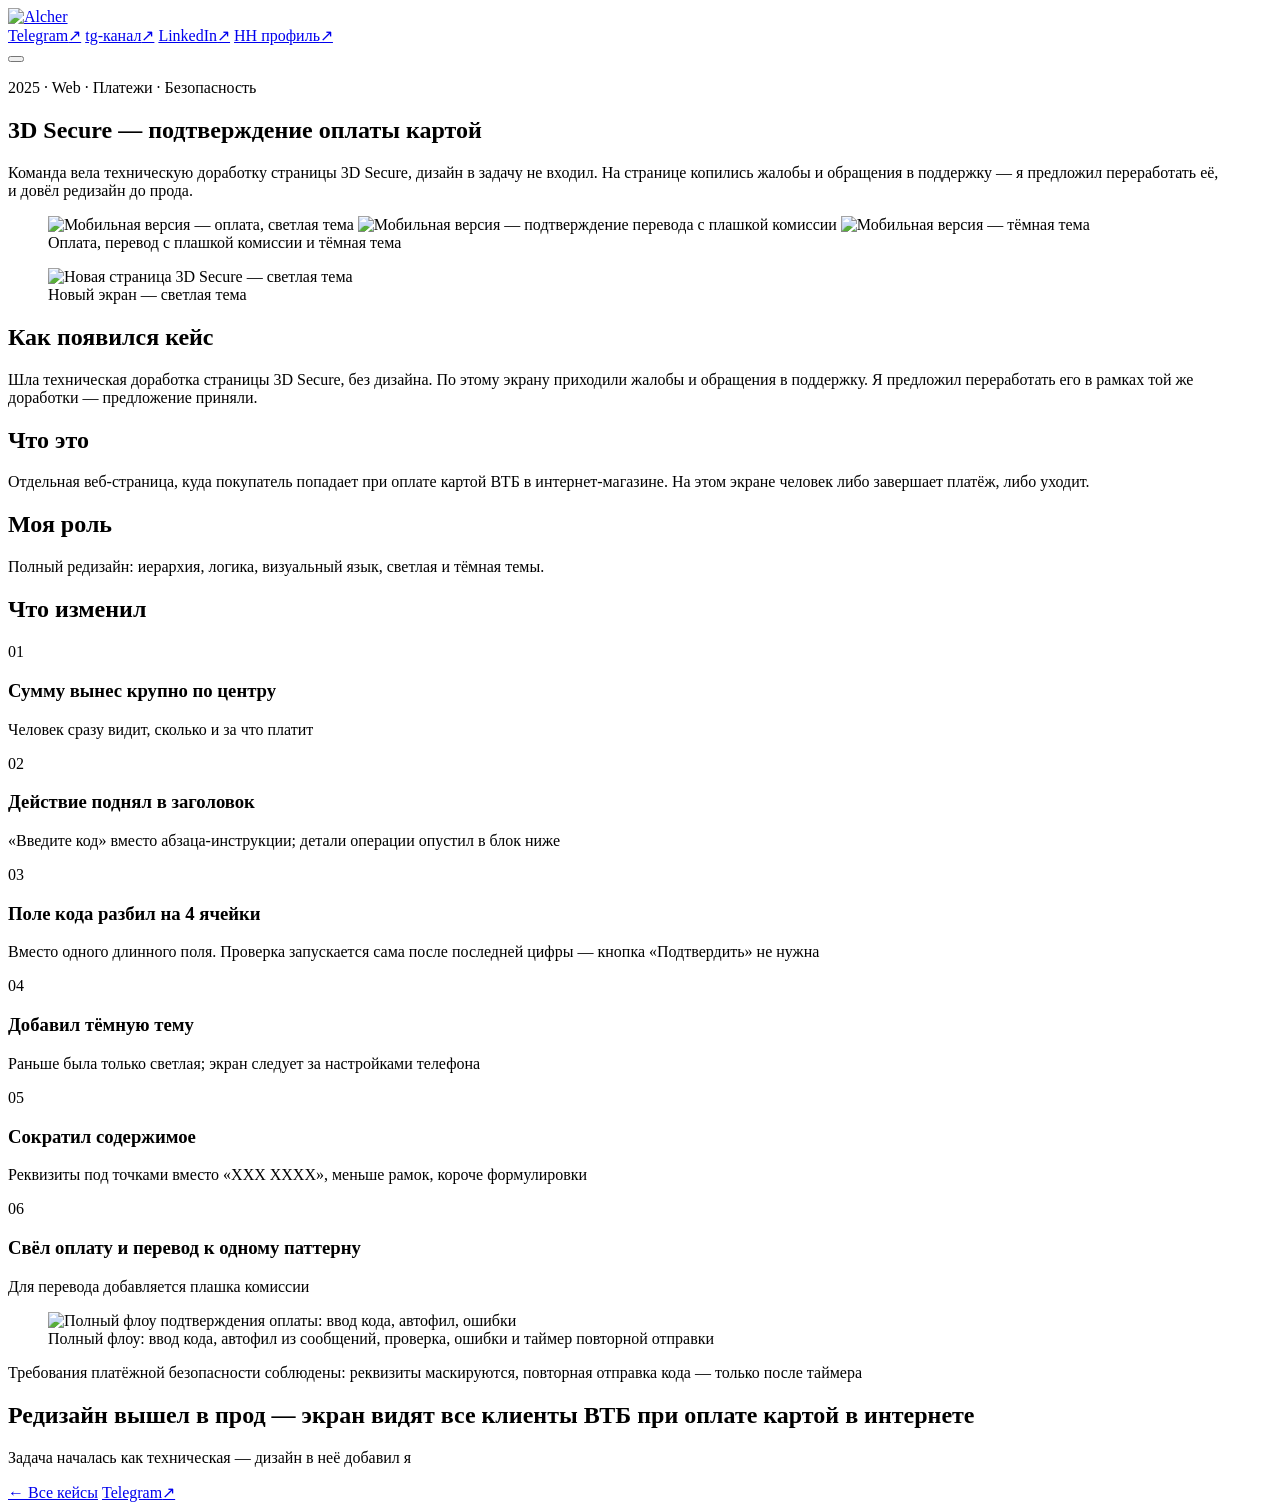
==== case-3dsecure.html @ 3d6c2dcf "Add files via upload" ====
<!DOCTYPE html>
<html lang="ru">
<head>
  <meta charset="UTF-8" />
  <meta name="viewport" content="width=device-width, initial-scale=1.0" />
  <title>3D Secure — подтверждение оплаты картой · Alcher</title>
  <meta name="description" content="Кейс: редизайн страницы 3D Secure для ВТБ" />
  <link rel="preconnect" href="https://fonts.googleapis.com" />
  <link rel="preconnect" href="https://fonts.gstatic.com" crossorigin />
  <link href="https://fonts.googleapis.com/css2?family=JetBrains+Mono:wght@700&family=Manrope:wght@400;500;700;800&display=swap" rel="stylesheet" />
  <link rel="stylesheet" href="css/styles.css" />
  <link rel="stylesheet" href="css/case.css" />
  <link rel="icon" href="favicon.ico" sizes="any" />
  <link rel="icon" type="image/png" sizes="32x32" href="img/favicon-32.png" />
  <link rel="apple-touch-icon" href="img/apple-touch-icon.png" />
</head>
<body>
  <!-- Vertical grid lines -->
  <div class="grid grid--static" aria-hidden="true">
    <span class="grid__line grid__line--left"></span>
    <span class="grid__line grid__line--right"></span>
  </div>

  <!-- Header -->
  <header class="header header--static" data-screen-label="Case header">
    <a class="logo" href="index.html" aria-label="Alcher — на главную"><img src="img/logo.svg" alt="Alcher" /></a>
    <nav class="nav" id="siteNav">
      <a class="nav__link" href="https://t.me/alcher_13" target="_blank" rel="noopener">Telegram<span class="nav__arrow">↗</span></a>
      <a class="nav__link" href="https://t.me/uxrefs" target="_blank" rel="noopener">tg-канал<span class="nav__arrow">↗</span></a>
      <a class="nav__link" href="https://www.linkedin.com/in/alex-cherkashin-13264a322/?lipi=urn%3Ali%3Apage%3Ad_flagship3_profile_view_base_contact_details%3B8n7CG3OTSFaOwglChkOGoA%3D%3D" target="_blank" rel="noopener">LinkedIn<span class="nav__arrow">↗</span></a>
      <a class="nav__link" href="https://hh.ru/resume/7c943d1eff08f6c3e50039ed1f474d46557036" target="_blank" rel="noopener">НН профиль<span class="nav__arrow">↗</span></a>
    </nav>
    <button class="burger" id="burgerBtn" type="button" aria-label="Меню" aria-expanded="false" aria-controls="siteNav">
      <span></span>
      <span></span>
      <span></span>
    </button>
  </header>
  <span class="header__rule" aria-hidden="true" style="opacity: 1;"></span>

  <!-- Hero -->
  <section class="chero" data-screen-label="Case hero">
    <p class="chero__meta rv">2025 · Web · Платежи · Безопасность</p>
    <h1 class="chero__title rv">3D Secure&nbsp;— подтверждение оплаты картой</h1>
    <p class="chero__lead rv">Команда вела техническую доработку страницы 3D Secure, дизайн в&nbsp;задачу не&nbsp;входил. На&nbsp;странице копились жалобы и&nbsp;обращения в&nbsp;поддержку&nbsp;— я&nbsp;предложил переработать её, и&nbsp;довёл редизайн до&nbsp;прода.</p>
  </section>

  <!-- Mobile screens: payment, transfer, dark theme -->
  <figure class="band rv" data-screen-label="Mobile screens">
    <div class="band__pair">
      <img src="img/case3ds-mobile-light.png" alt="Мобильная версия — оплата, светлая тема" />
      <img src="img/case3ds-mobile-transfer.png" alt="Мобильная версия — подтверждение перевода с плашкой комиссии" />
      <img src="img/case3ds-mobile-dark.png" alt="Мобильная версия — тёмная тема" />
    </div>
    <figcaption class="band__caption">Оплата, перевод с&nbsp;плашкой комиссии и&nbsp;тёмная тема</figcaption>
  </figure>

  <!-- New screen: light theme -->
  <figure class="band rv" data-screen-label="Light theme">
    <img src="img/case3ds-desktop-light.png" alt="Новая страница 3D Secure — светлая тема" />
    <figcaption class="band__caption">Новый экран&nbsp;— светлая тема</figcaption>
  </figure>

  <!-- Story -->
  <section class="story" data-screen-label="Story">
    <div class="story__row rv">
      <h2 class="story__h">Как появился кейс</h2>
      <p class="story__p">Шла техническая доработка страницы 3D Secure, без&nbsp;дизайна. По&nbsp;этому экрану приходили жалобы и&nbsp;обращения в&nbsp;поддержку. Я&nbsp;предложил переработать его в&nbsp;рамках той&nbsp;же доработки&nbsp;— предложение приняли.</p>
    </div>
    <div class="story__row rv">
      <h2 class="story__h">Что это</h2>
      <p class="story__p">Отдельная веб-страница, куда покупатель попадает при&nbsp;оплате картой ВТБ в&nbsp;интернет-магазине. На&nbsp;этом экране человек либо завершает платёж, либо уходит.</p>
    </div>
    <div class="story__row rv">
      <h2 class="story__h">Моя роль</h2>
      <p class="story__p">Полный редизайн: иерархия, логика, визуальный язык, светлая и&nbsp;тёмная темы.</p>
    </div>
  </section>

  <!-- Changes -->
  <section class="changes" data-screen-label="Changes">
    <h2 class="changes__title rv">Что изменил</h2>
    <div class="chg rv">
      <span class="chg__num">01</span>
      <h3 class="chg__h">Сумму вынес крупно по&nbsp;центру</h3>
      <p class="chg__p">Человек сразу видит, сколько и&nbsp;за&nbsp;что платит</p>
    </div>
    <div class="chg rv">
      <span class="chg__num">02</span>
      <h3 class="chg__h">Действие поднял в&nbsp;заголовок</h3>
      <p class="chg__p">«Введите код» вместо абзаца-инструкции; детали операции опустил в&nbsp;блок ниже</p>
    </div>
    <div class="chg rv">
      <span class="chg__num">03</span>
      <h3 class="chg__h">Поле кода разбил на&nbsp;4 ячейки</h3>
      <p class="chg__p">Вместо одного длинного поля. Проверка запускается сама после последней цифры&nbsp;— кнопка «Подтвердить» не&nbsp;нужна</p>
    </div>
    <div class="chg rv">
      <span class="chg__num">04</span>
      <h3 class="chg__h">Добавил тёмную тему</h3>
      <p class="chg__p">Раньше была только светлая; экран следует за&nbsp;настройками телефона</p>
    </div>
    <div class="chg rv">
      <span class="chg__num">05</span>
      <h3 class="chg__h">Сократил содержимое</h3>
      <p class="chg__p">Реквизиты под&nbsp;точками вместо «XXX XXXX», меньше рамок, короче формулировки</p>
    </div>
    <div class="chg rv">
      <span class="chg__num">06</span>
      <h3 class="chg__h">Свёл оплату и&nbsp;перевод к&nbsp;одному паттерну</h3>
      <p class="chg__p">Для&nbsp;перевода добавляется плашка комиссии</p>
    </div>
  </section>

  <!-- Flow -->
  <figure class="band band--flow rv" data-screen-label="Flow">
    <img src="img/case3ds-flow.png" alt="Полный флоу подтверждения оплаты: ввод кода, автофил, ошибки" />
    <figcaption class="band__caption">Полный флоу: ввод кода, автофил из&nbsp;сообщений, проверка, ошибки и&nbsp;таймер повторной отправки</figcaption>
  </figure>

  <!-- Result -->
  <section class="cresult" data-screen-label="Result">
    <p class="cresult__note rv">Требования платёжной безопасности соблюдены: реквизиты маскируются, повторная отправка кода&nbsp;— только после таймера</p>
    <h2 class="cresult__big rv">Редизайн вышел в&nbsp;прод&nbsp;— экран видят все клиенты ВТБ при&nbsp;оплате картой в&nbsp;интернете</h2>
    <p class="cresult__sub rv">Задача началась как техническая&nbsp;— дизайн в&nbsp;неё добавил&nbsp;я</p>
  </section>

  <!-- Footer -->
  <footer class="cfooter" data-screen-label="Case footer">
    <a class="cfooter__link cfooter__back" href="index.html">← Все кейсы</a>
    <a class="cfooter__link" href="https://t.me/alcher_13" target="_blank" rel="noopener">Telegram<span class="nav__arrow">↗</span></a>
  </footer>

  <script>
    (function () {
      var reduce = window.matchMedia('(prefers-reduced-motion: reduce)').matches;

      // ----- Reveal on scroll -----
      var rvEls = Array.prototype.slice.call(document.querySelectorAll('.rv'));
      function checkReveals() {
        var vh = window.innerHeight;
        rvEls.forEach(function (el) {
          if (el.classList.contains('rv--in')) return;
          if (el.getBoundingClientRect().top < vh * 0.88) {
            el.classList.add('rv--in');
          }
        });
      }
      window.addEventListener('scroll', checkReveals, { passive: true });
      window.addEventListener('resize', checkReveals);
      window.addEventListener('load', checkReveals);
      checkReveals();

      // ----- Smooth inertial scrolling (mouse wheel) -----
      (function () {
        var finePointer = window.matchMedia('(pointer: fine)').matches;
        if (reduce || !finePointer) return;

        var target = window.scrollY;
        var current = window.scrollY;
        var rafId = null;
        var EASE = 0.075;

        function maxScroll() {
          return document.documentElement.scrollHeight - window.innerHeight;
        }

        function glide() {
          current += (target - current) * EASE;
          if (Math.abs(target - current) < 0.5) {
            current = target;
            window.scrollTo(0, Math.round(current));
            rafId = null;
            return;
          }
          window.scrollTo(0, Math.round(current));
          rafId = requestAnimationFrame(glide);
        }

        window.addEventListener('wheel', function (e) {
          if (e.ctrlKey) return;
          e.preventDefault();
          var delta = e.deltaY;
          if (e.deltaMode === 1) delta *= 16;
          if (e.deltaMode === 2) delta *= window.innerHeight;
          target = Math.min(Math.max(target + delta, 0), maxScroll());
          if (rafId === null) {
            current = window.scrollY;
            rafId = requestAnimationFrame(glide);
          }
        }, { passive: false });

        window.addEventListener('scroll', function () {
          if (rafId === null) {
            target = window.scrollY;
            current = window.scrollY;
          }
        }, { passive: true });
      })();

      // ----- Burger menu (mobile) -----
      var burgerBtn = document.getElementById('burgerBtn');
      var headerEl = document.querySelector('.header');
      if (burgerBtn && headerEl) {
        burgerBtn.addEventListener('click', function (e) {
          e.stopPropagation();
          var open = headerEl.classList.toggle('menu-open');
          burgerBtn.setAttribute('aria-expanded', open ? 'true' : 'false');
        });
        Array.prototype.forEach.call(document.querySelectorAll('.nav__link'), function (link) {
          link.addEventListener('click', function () {
            headerEl.classList.remove('menu-open');
            burgerBtn.setAttribute('aria-expanded', 'false');
          });
        });
        document.addEventListener('click', function (e) {
          if (headerEl.classList.contains('menu-open') && !headerEl.contains(e.target)) {
            headerEl.classList.remove('menu-open');
            burgerBtn.setAttribute('aria-expanded', 'false');
          }
        });
      }
    })();
  </script>
  <script src="js/lightbox.js"></script>
</body>
</html>
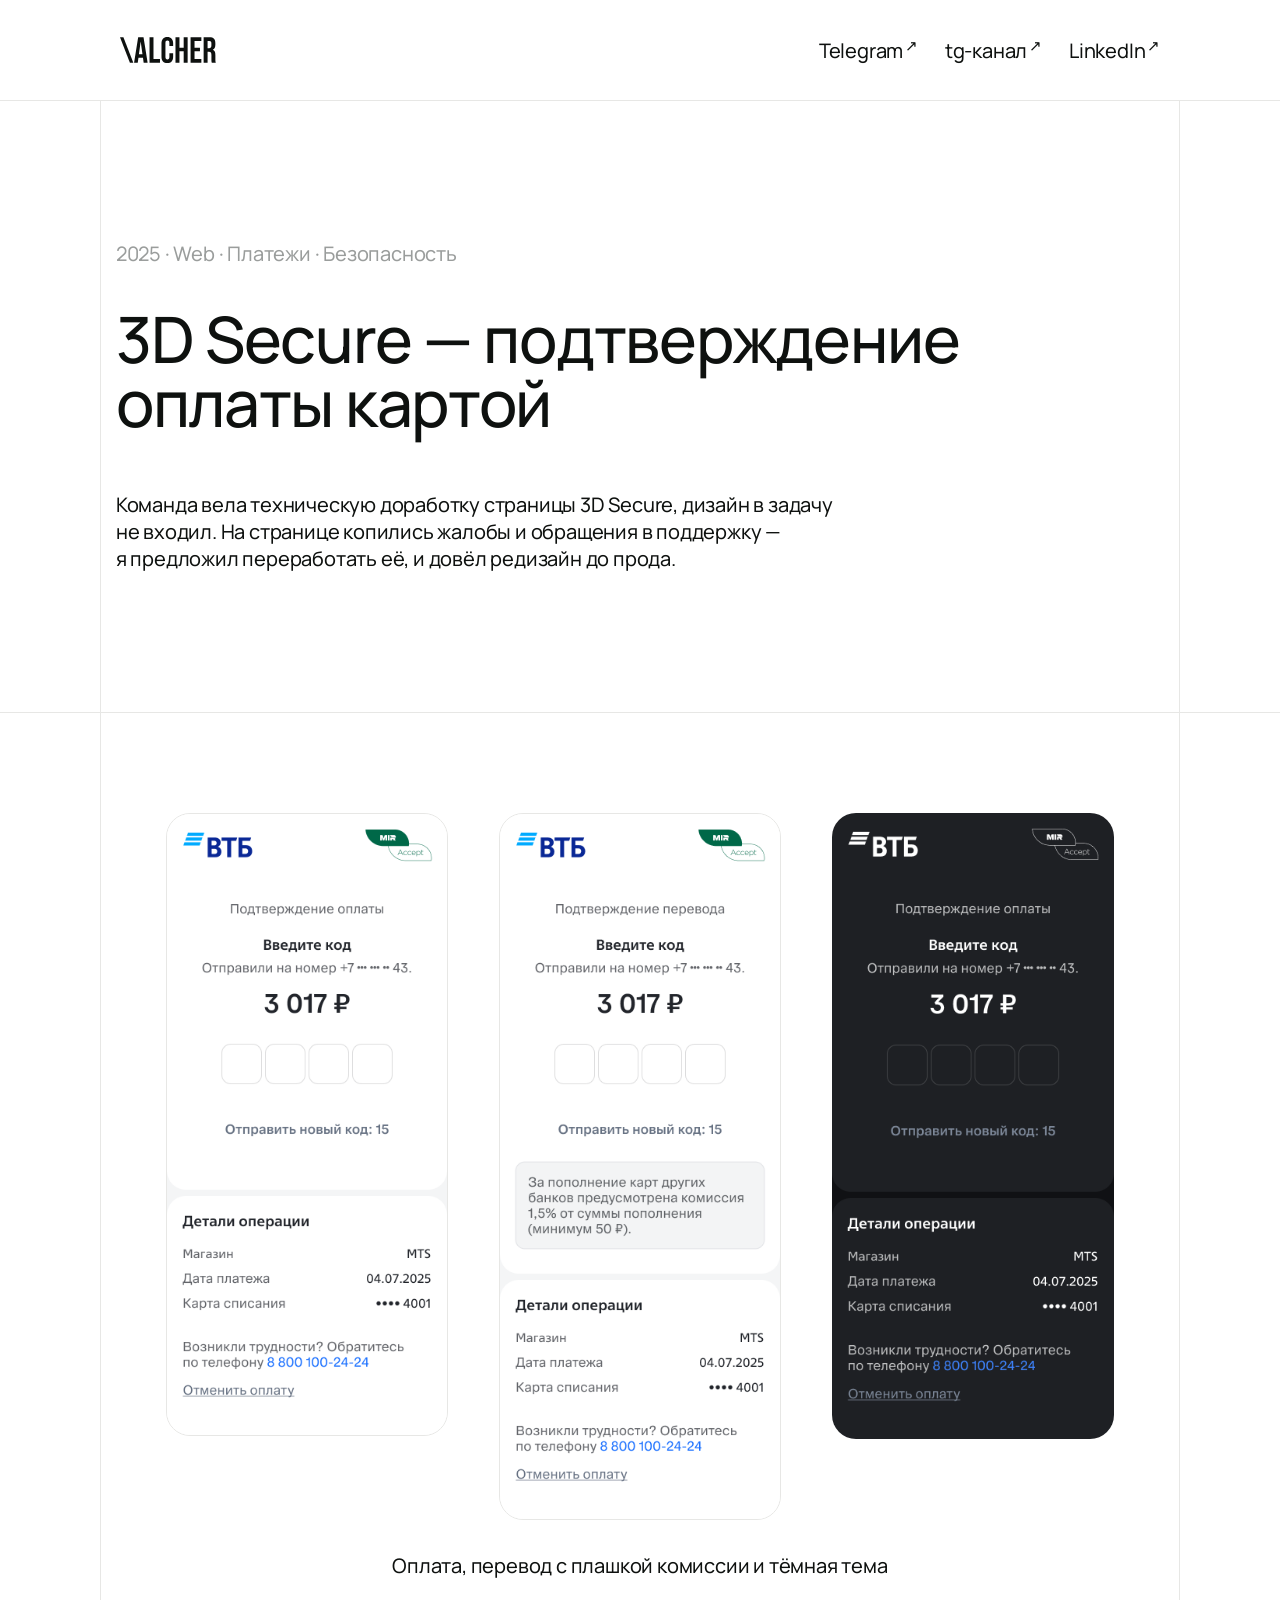
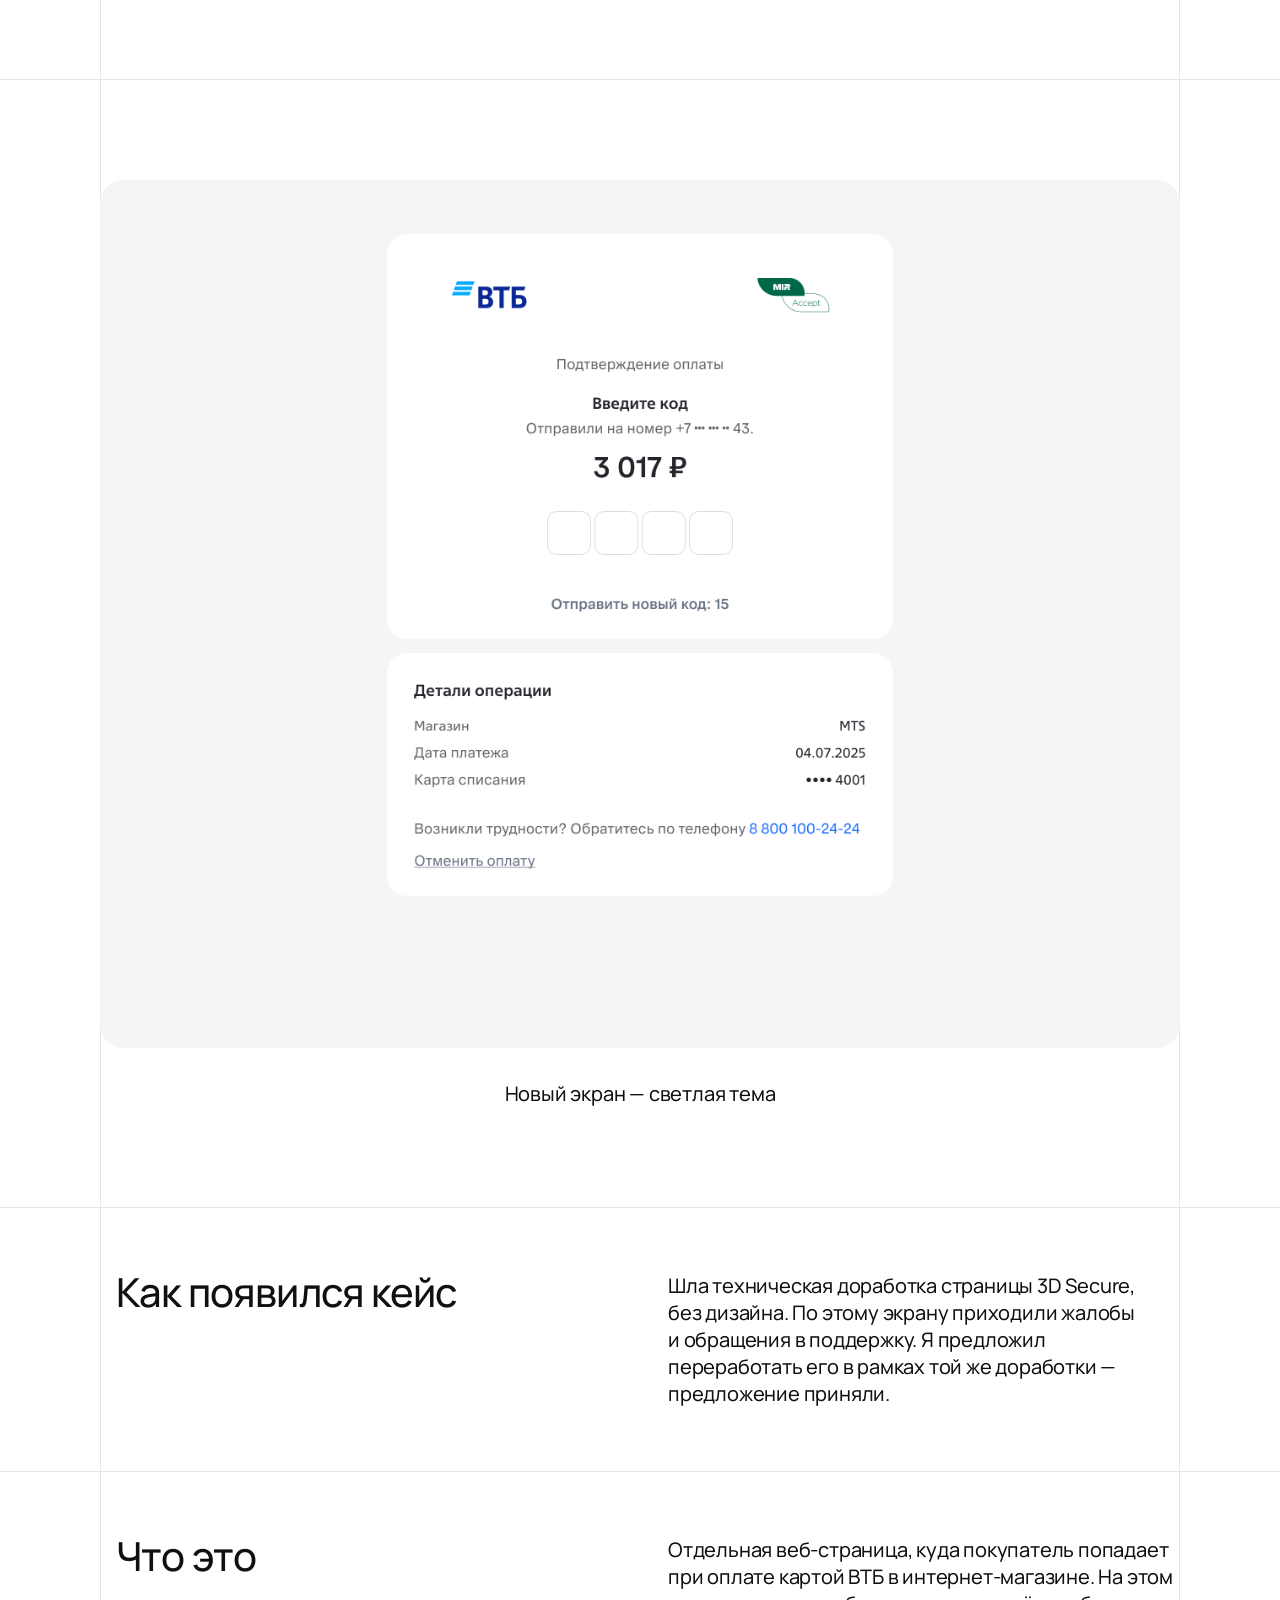
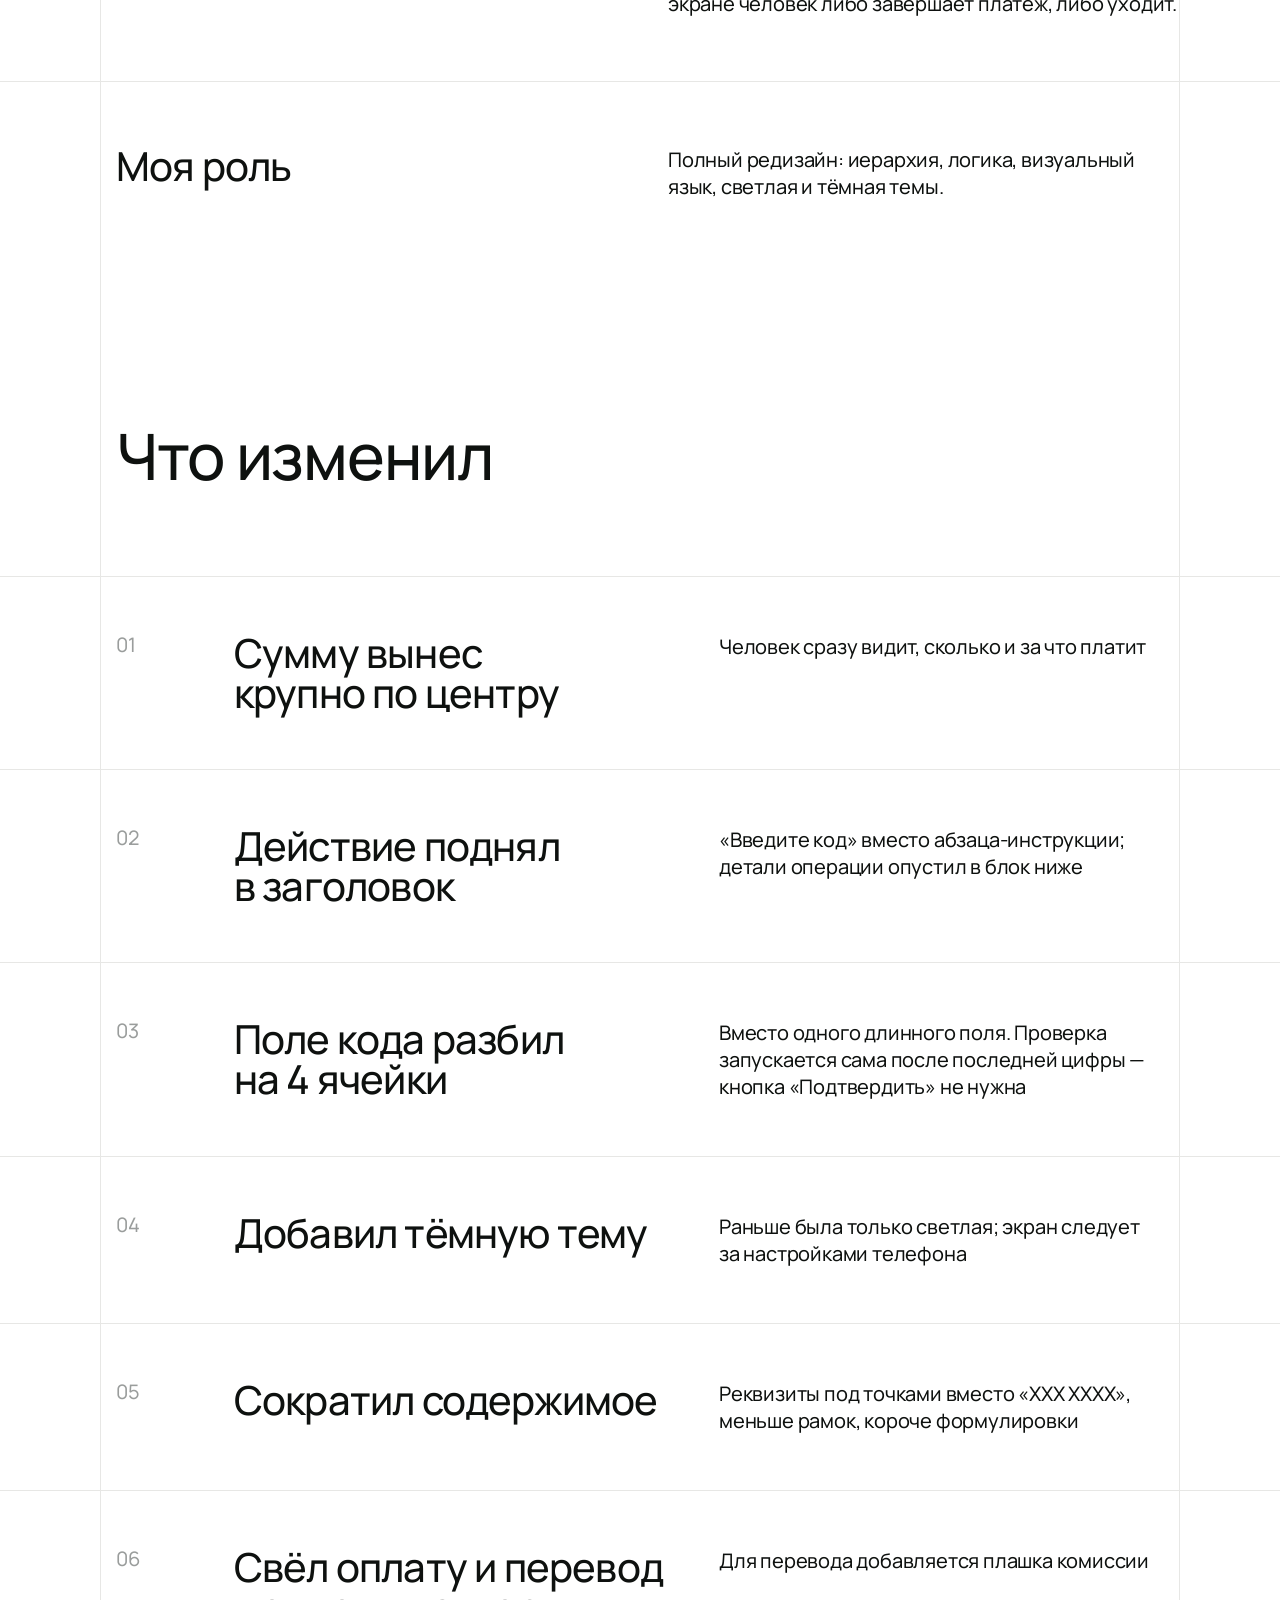
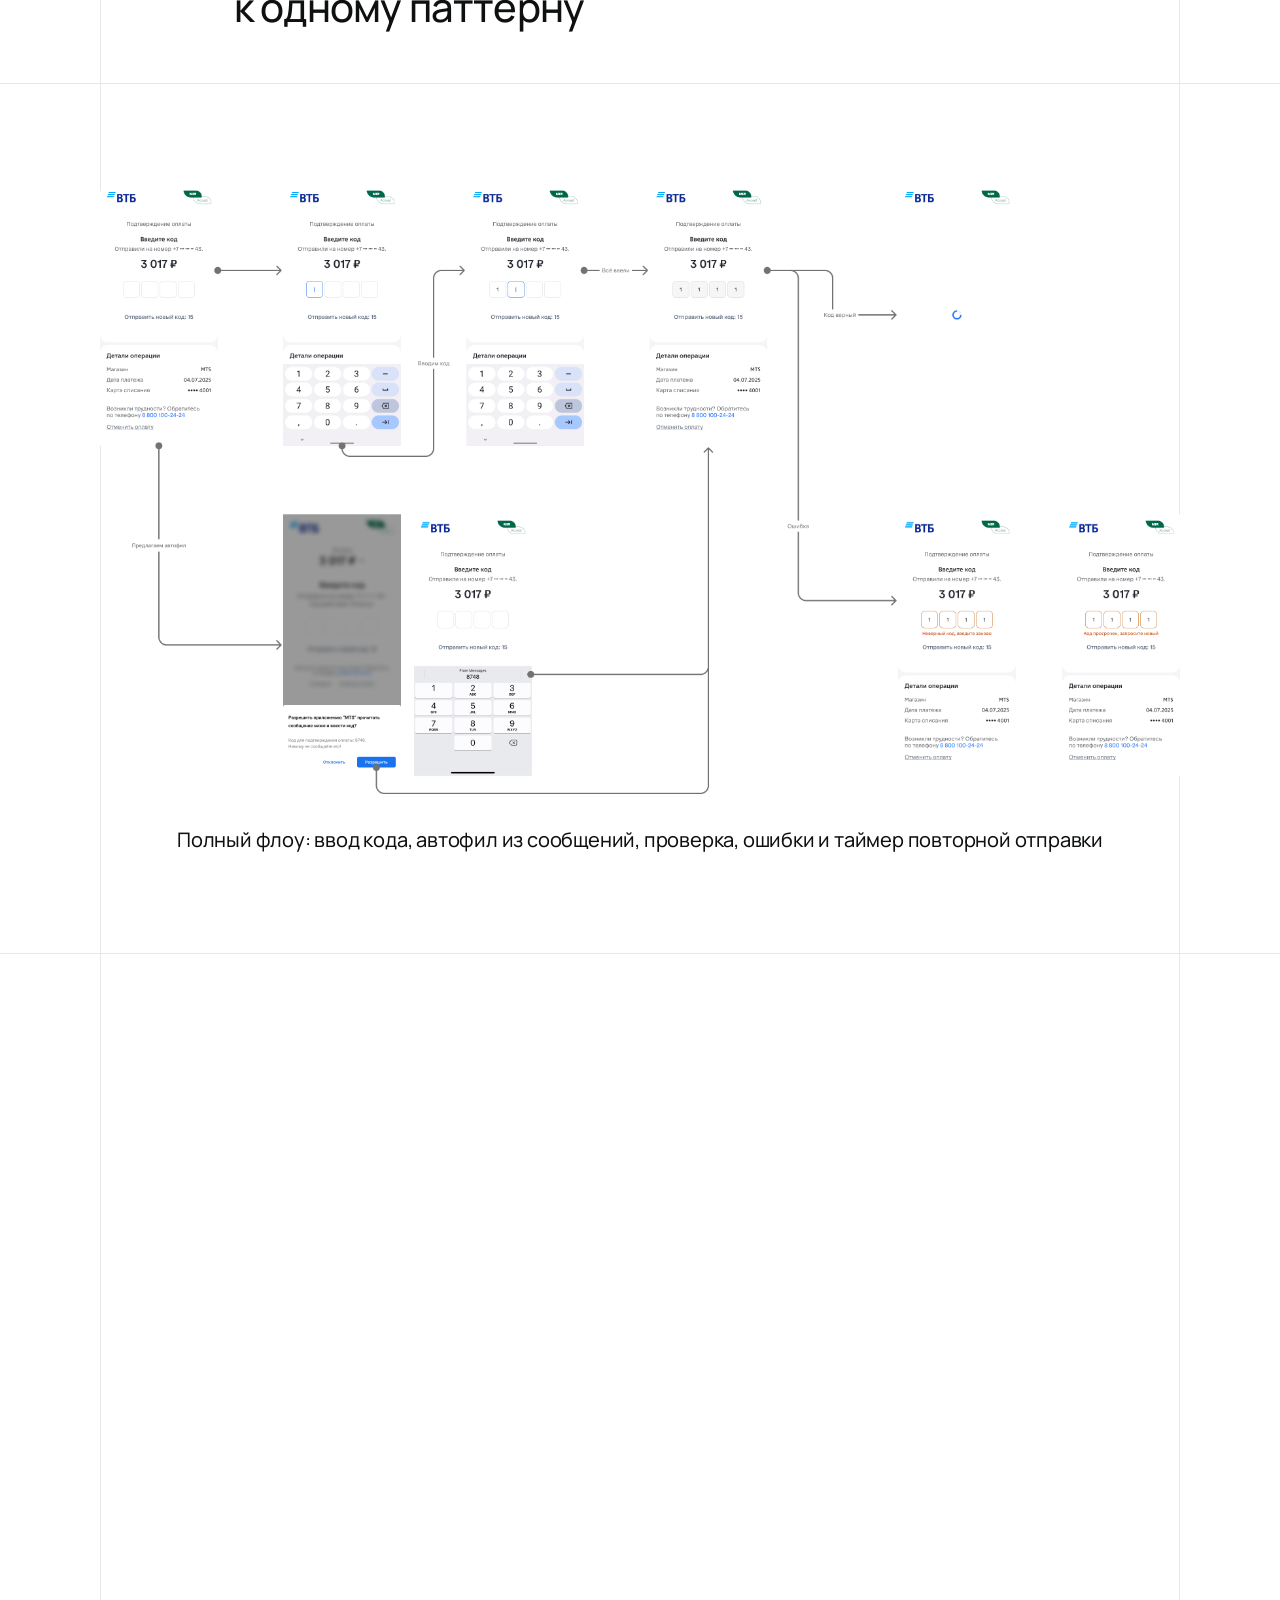
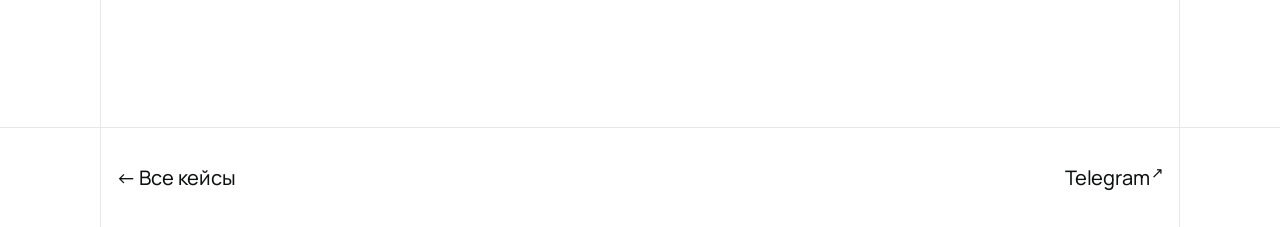
==== commit 24fa90d8: "Remove hh.ru profile link from site navigation Co-Authored-By: Claude Opus 4.8 <noreply@anthropic.co" ====
--- a/case-3dsecure.html
+++ b/case-3dsecure.html
@@ -28,7 +28,6 @@
       <a class="nav__link" href="https://t.me/alcher_13" target="_blank" rel="noopener">Telegram<span class="nav__arrow">↗</span></a>
       <a class="nav__link" href="https://t.me/uxrefs" target="_blank" rel="noopener">tg-канал<span class="nav__arrow">↗</span></a>
       <a class="nav__link" href="https://www.linkedin.com/in/alex-cherkashin-13264a322/?lipi=urn%3Ali%3Apage%3Ad_flagship3_profile_view_base_contact_details%3B8n7CG3OTSFaOwglChkOGoA%3D%3D" target="_blank" rel="noopener">LinkedIn<span class="nav__arrow">↗</span></a>
-      <a class="nav__link" href="https://hh.ru/resume/7c943d1eff08f6c3e50039ed1f474d46557036" target="_blank" rel="noopener">НН профиль<span class="nav__arrow">↗</span></a>
     </nav>
     <button class="burger" id="burgerBtn" type="button" aria-label="Меню" aria-expanded="false" aria-controls="siteNav">
       <span></span>
--- a/css/styles.css
+++ b/css/styles.css
@@ -0,0 +1,1076 @@
+/* ----- Reset ----- */
+*,
+*::before,
+*::after {
+  margin: 0;
+  padding: 0;
+  box-sizing: border-box;
+}
+
+html {
+  height: 100%;
+}
+
+body {
+  min-height: 100%;
+}
+
+:root {
+  /* Side margin: 150px on a 1920 screen, shrinks proportionally, never below 32px */
+  --pad: clamp(32px, 7.8vw, 150px);
+  /* Header height — the horizontal rule and grid lines hang from it */
+  --header-h: 100px;
+}
+
+body {
+  font-family: "Manrope", -apple-system, BlinkMacSystemFont, "Segoe UI", sans-serif;
+  background-color: #ffffff;
+  color: #0E110F;
+  position: relative;
+  -webkit-font-smoothing: antialiased;
+  text-rendering: optimizeLegibility;
+}
+
+a {
+  color: inherit;
+  text-decoration: none;
+}
+
+/* ----- Loading screen ----- */
+.loader {
+  position: fixed;
+  inset: 0;
+  z-index: 1000;
+  background-color: #ffffff;
+  display: flex;
+  flex-direction: column;
+  align-items: center;
+  justify-content: center;
+  gap: 6px;
+}
+
+.loader__text {
+  color: #0E110F;
+  font-family: "TT Firs Neue Variable", "Manrope", sans-serif;
+  font-weight: 450;
+  font-style: normal;
+  font-size: 32px;
+  line-height: normal;
+}
+
+.loader__pct {
+  color: #0E110F;
+  text-align: center;
+  font-family: "JetBrains Mono", monospace;
+  font-weight: 700;
+  font-style: normal;
+  font-size: min(150px, 20vw, 24vh);
+  line-height: 0.8667;       /* = 130/150 */
+  letter-spacing: -0.02em;   /* = -3px at 150px */
+}
+
+/* ----- Hero block: full screen ----- */
+.hero {
+  position: relative;
+  min-height: 100vh;
+  min-height: 100dvh;
+  overflow: hidden;
+  display: flex;
+  align-items: center;
+  justify-content: center;
+}
+
+/* ----- Stage: headline + photo, centered as one unit ----- */
+.stage {
+  position: relative;
+  display: inline-block;
+  z-index: 2;
+}
+
+/* ----- Headline ----- */
+/* 150px on desktop (>=1280w & tall enough); scales down by width AND height
+   so it never collides with the bio on smaller viewports. */
+.hero__title {
+  font-weight: 700;
+  font-style: normal;
+  font-size: min(150px, 11.72vw, 22vh);
+  line-height: 0.8667;        /* = 130/150 */
+  letter-spacing: -0.02em;    /* = -3px at 150px */
+  text-align: center;
+  opacity: 0;                 /* animated in by JS when the loader finishes */
+  will-change: opacity, transform;
+}
+
+/* ----- Grid lines ----- */
+.grid {
+  position: absolute;
+  top: 0;
+  left: 0;
+  right: 0;
+  bottom: 0;
+  z-index: 1;
+  pointer-events: none;
+}
+
+.grid__line {
+  position: absolute;
+  top: var(--header-h);
+  bottom: 0;
+  width: 1px;
+  background-color: #E7E7E5;
+  transform: scaleY(0);
+  transform-origin: top center;
+}
+
+.grid__line--left {
+  left: var(--pad);
+}
+
+.grid__line--center {
+  left: 50%;
+}
+
+.grid__line--center2 {
+  left: 50%;
+}
+
+.grid__line--right {
+  right: var(--pad);
+}
+
+/* ----- Header ----- */
+.header {
+  position: absolute;
+  top: 0;
+  left: 0;
+  right: 0;
+  z-index: 3;
+  height: var(--header-h);
+  display: flex;
+  align-items: center;
+  justify-content: space-between;
+  gap: 24px;
+  padding: 0 calc(var(--pad) + 20px);
+}
+
+.logo {
+  display: inline-flex;
+  align-items: center;
+}
+
+.logo img {
+  display: block;
+  height: 26px;
+  width: auto;
+}
+
+.nav {
+  display: flex;
+  align-items: center;
+  gap: clamp(20px, 2.1vw, 40px);
+}
+
+.nav__link {
+  font-family: "TT Firs Neue Variable", "Manrope", sans-serif;
+  font-weight: 450;
+  font-style: normal;
+  font-size: 20px;
+  line-height: normal;
+  letter-spacing: -0.2px;
+  white-space: nowrap;
+  display: inline-flex;
+  align-items: flex-start;
+  gap: 2px;
+  transition: opacity 0.2s ease;
+}
+
+.nav__link:hover .nav__arrow {
+  transform: translate(4px, -4px);
+}
+
+.nav__arrow {
+  font-size: 15px;
+  line-height: 1;
+  font-weight: 500;
+  position: relative;
+  top: 1px;
+  transition: transform 0.2s ease;
+}
+
+/* ----- Burger button (hidden on desktop) ----- */
+.burger {
+  display: none;
+  flex-direction: column;
+  justify-content: center;
+  align-items: center;
+  gap: 5px;
+  width: 44px;
+  height: 44px;
+  padding: 0;
+  border: none;
+  background: transparent;
+  cursor: pointer;
+}
+
+.burger span {
+  display: block;
+  width: 22px;
+  height: 2px;
+  background-color: #0E110F;
+  transition: transform 0.25s ease, opacity 0.2s ease;
+}
+
+.header.menu-open .burger span:nth-child(1) {
+  transform: translateY(7px) rotate(45deg);
+}
+
+.header.menu-open .burger span:nth-child(2) {
+  opacity: 0;
+}
+
+.header.menu-open .burger span:nth-child(3) {
+  transform: translateY(-7px) rotate(-45deg);
+}
+
+.header__rule {
+  position: absolute;
+  top: var(--header-h);
+  left: 0;
+  right: 0;
+  height: 1px;
+  background-color: #E7E7E5;
+  z-index: 1;
+}
+
+/* ----- Bottom page rule (200px below the about text) ----- */
+.page-rule {
+  display: block;
+  width: 100%;
+  height: 1px;
+  background-color: #E7E7E5;
+  position: relative;
+  z-index: 2;
+}
+
+/* ----- Bio ----- */
+.bio {
+  position: absolute;
+  top: clamp(150px, 23vh, 252px);
+  left: calc(var(--pad) + 16px);
+  z-index: 3;
+  width: 546px;
+  max-width: calc(100vw - var(--pad) * 2 - 16px);
+  color: #0E110F;
+  font-family: "TT Firs Neue Variable", "Manrope", sans-serif;
+  font-weight: 450;
+  font-style: normal;
+  font-size: 20px;
+  line-height: normal;
+  letter-spacing: -0.2px;
+}
+
+/* ----- Photo: anchored to the headline's bottom-right ----- */
+.photo {
+  position: absolute;
+  z-index: 2;
+  right: clamp(-37px, -2.9vw, -20px);
+  bottom: clamp(-200px, -15.6vw, -120px);
+  width: clamp(120px, 14.4vw, 184px);
+}
+
+.photo img {
+  display: block;
+  width: 100%;
+  height: auto;
+  border-radius: 40px;
+}
+
+/* Smooth easing for the cursor-driven parallax drift */
+.photo {
+  transition: transform 0.45s cubic-bezier(0.22, 1, 0.36, 1);
+}
+
+/* ----- Reveal (driven by JS after 4s) ----- */
+.reveal {
+  opacity: 0;
+  will-change: opacity;
+}
+
+/* ----- About block ----- */
+.about {
+  position: relative;
+  z-index: 2;
+  display: flex;
+  justify-content: center;
+  padding: 0 var(--pad) 200px;
+  /* exact 200px gap from the avatar is maintained via JS */
+}
+
+.about__text {
+  width: 1580px;
+  max-width: 100%;
+  margin: 0;
+  text-align: center;
+  font-family: "TT Firs Neue Variable", "Manrope", sans-serif;
+  font-weight: 500;
+  font-style: normal;
+  font-size: clamp(34px, 4.17vw, 64px);
+  line-height: 1; /* 100% */
+  letter-spacing: -0.02em; /* = -1.28px at 64px */
+  text-wrap: balance;
+  /* Gradient spans the WHOLE block top→bottom, clipped to the text */
+  background: linear-gradient(180deg, #0E110F 0%, #9A9D9C 60%, #ECECEC 100%);
+  -webkit-background-clip: text;
+  background-clip: text;
+  -webkit-text-fill-color: transparent;
+  color: transparent;
+}
+
+/* Lead stays solid dark, overriding the gradient */
+.about__lead {
+  -webkit-text-fill-color: #0E110F;
+  color: #0E110F;
+}
+
+/* ----- Cases grid ----- */
+.cases {
+  position: relative;
+  z-index: 2;
+}
+
+.cases__row {
+  border-bottom: 1px solid #E7E7E5; /* full-bleed horizontal divider */
+}
+
+.cases__row--two {
+  display: grid;
+  grid-template-columns: 1fr 1fr;
+  padding: 0 var(--pad); /* align columns to the left/center/right lines */
+}
+
+.case {
+  display: flex;
+  flex-direction: column;
+  align-items: center;
+  padding: 100px 24px; /* 100px top → image, caption → 100px bottom */
+  gap: 32px;           /* image → caption */
+}
+
+.case__media img {
+  display: block;
+  width: clamp(200px, 17vw, 326px);
+  height: auto;
+}
+
+.case--wide {
+  padding: 100px var(--pad);
+}
+
+.case__media--browser img {
+  width: clamp(420px, 42vw, 806px);
+}
+
+.case__caption {
+  margin: 0;
+  text-align: center;
+  color: #0E110F;
+  font-family: "TT Firs Neue Variable", "Manrope", sans-serif;
+  font-weight: 450;
+  font-style: normal;
+  font-size: 20px;
+  line-height: normal;
+  letter-spacing: -0.2px;
+}
+
+/* clickable cases */
+.case {
+  cursor: pointer;
+}
+
+.case__media img {
+  transition: transform 0.4s cubic-bezier(0.22, 1, 0.36, 1);
+}
+
+.case:hover .case__media img,
+.case:focus-visible .case__media img {
+  transform: translateY(-8px);
+}
+
+.case:focus-visible {
+  outline: none;
+}
+
+/* ----- Case modal ----- */
+.modal {
+  position: fixed;
+  inset: 0;
+  z-index: 2000;
+  background-color: #2A2A2A;
+  overflow-y: auto;
+  opacity: 0;
+  visibility: hidden;
+  transition: opacity 0.4s ease, visibility 0s linear 0.4s;
+}
+
+.modal.is-open {
+  opacity: 1;
+  visibility: visible;
+  transition: opacity 0.4s ease;
+}
+
+.modal__center {
+  min-height: 100%;
+  box-sizing: border-box;
+  display: flex;
+  align-items: center;
+  justify-content: center;
+  padding: 96px clamp(40px, 6vw, 120px);
+}
+
+.modal__close {
+  position: fixed;
+  top: 44px;
+  right: clamp(28px, 4vw, 64px);
+  z-index: 2;
+  width: 44px;
+  height: 44px;
+  display: flex;
+  align-items: center;
+  justify-content: center;
+  padding: 0;
+  border: none;
+  background: transparent;
+  color: #ffffff;
+  cursor: pointer;
+  opacity: 0.85;
+  transition: opacity 0.2s ease, transform 0.2s ease;
+}
+
+.modal__close:hover {
+  opacity: 1;
+  transform: rotate(90deg);
+}
+
+.modal__inner {
+  display: flex;
+  align-items: center;
+  justify-content: center;
+  gap: clamp(48px, 7vw, 130px);
+  /* subtle entrance */
+  transform: translateY(16px);
+  opacity: 0;
+  transition: transform 0.5s cubic-bezier(0.22, 1, 0.36, 1) 0.05s, opacity 0.5s ease 0.05s;
+}
+
+.modal.is-open .modal__inner {
+  transform: translateY(0);
+  opacity: 1;
+}
+
+.modal__media {
+  flex: 0 0 auto;
+  display: flex;
+  justify-content: center;
+}
+
+.modal__media img {
+  display: block;
+  width: clamp(260px, 19vw, 360px);
+  height: auto;
+}
+
+.modal__text {
+  flex: 0 1 580px;
+  max-width: 580px;
+}
+
+.modal__title {
+  margin: 0 0 28px;
+  color: #ffffff;
+  font-family: "TT Firs Neue Variable", "Manrope", sans-serif;
+  font-weight: 500;
+  font-size: 40px;
+  line-height: 100%;
+  letter-spacing: -0.8px;
+  text-wrap: balance;
+}
+
+.modal__body {
+  color: #ffffff;
+  font-family: "TT Firs Neue Variable", "Manrope", sans-serif;
+  font-weight: 450;
+  font-size: 20px;
+  line-height: normal;
+  letter-spacing: -0.2px;
+}
+
+.modal__body p {
+  margin: 0 0 20px;
+}
+
+.modal__body p:last-child {
+  margin-bottom: 0;
+}
+
+.modal__btn {
+  display: inline-flex;
+  align-items: center;
+  gap: 6px;
+  margin-top: 44px;
+  padding: 20px 36px;
+  border-radius: 100px;
+  background-color: #ffffff;
+  color: #0E110F;
+  font-family: "TT Firs Neue Variable", "Manrope", sans-serif;
+  font-weight: 500;
+  font-size: 20px;
+  letter-spacing: -0.2px;
+  transition: transform 0.25s cubic-bezier(0.22, 1, 0.36, 1);
+}
+
+.modal__btn:hover {
+  transform: translateY(-3px);
+}
+
+.modal__btn-arrow {
+  font-size: 16px;
+  position: relative;
+  top: 1px;
+  transition: transform 0.25s ease;
+}
+
+.modal__btn:hover .modal__btn-arrow {
+  transform: translate(3px, -3px);
+}
+
+/* layout variants */
+.modal--media-right .modal__inner {
+  flex-direction: row-reverse;
+}
+
+.modal--stacked .modal__inner {
+  flex-direction: column;
+  text-align: center;
+  gap: 56px;
+}
+
+.modal--stacked .modal__media img {
+  width: clamp(480px, 33vw, 640px);
+}
+
+.modal--stacked .modal__text {
+  flex: 0 1 auto;
+  max-width: 760px;
+}
+
+.modal--stacked .modal__title {
+  margin-bottom: 24px;
+}
+
+.modal--stacked .modal__btn {
+  margin-top: 40px;
+}
+
+body.modal-open {
+  overflow: hidden;
+}
+
+/* ----- Family bank block ----- */
+.family {
+  position: relative;
+  z-index: 2;
+  padding: 200px var(--pad) 160px; /* 200px from the top divider to the title */
+  border-bottom: 1px solid #E7E7E5; /* closing horizontal line */
+}
+
+/* center divider — resumes below the Mindbox row via .grid__line--center2 */
+.family__title {
+  margin: 0 0 88px;
+  padding-left: 16px;
+  color: #0E110F;
+  font-family: "TT Firs Neue Variable", "Manrope", sans-serif;
+  font-weight: 500;
+  font-size: 64px;
+  line-height: 100%;
+  letter-spacing: -1.28px;
+}
+
+.family__title-line {
+  display: block;
+}
+
+.family__title-line--indent {
+  padding-left: 33%;
+}
+
+.family__grid {
+  display: grid;
+  grid-template-columns: 1fr 1fr;
+}
+
+.family__item {
+  padding-left: 16px;
+  min-width: 0; /* let grid columns shrink the text instead of overflowing */
+}
+
+.family__item--a {
+  grid-column: 1;
+  grid-row: 1;
+}
+
+.family__item--b {
+  grid-column: 2;
+  grid-row: 2;
+}
+
+.family__item--c {
+  grid-column: 1;
+  grid-row: 3;
+}
+
+.family__plus {
+  display: block;
+  margin-bottom: 40px;
+  line-height: 0;
+}
+
+.family__h {
+  margin: 0 0 24px;
+  max-width: 568px;
+  color: #0E110F;
+  font-family: "TT Firs Neue Variable", "Manrope", sans-serif;
+  font-weight: 500;
+  font-size: 40px;
+  line-height: 100%;
+  letter-spacing: -0.8px;
+  text-wrap: pretty;
+}
+
+.family__p {
+  width: 100%;
+  max-width: 568px;
+  margin: 0;
+  color: #0E110F;
+  font-family: "TT Firs Neue Variable", "Manrope", sans-serif;
+  font-weight: 450;
+  font-size: 20px;
+  line-height: normal;
+  letter-spacing: -0.2px;
+}
+
+/* ----- Final block: work history + contact ----- */
+.final {
+  position: relative;
+  z-index: 2;
+}
+
+.work {
+  padding-top: 140px; /* breathing room after the family block */
+}
+
+.work__row {
+  display: grid;
+  grid-template-columns: 1fr 1fr;
+  align-items: center;
+  min-height: 110px;
+  padding: 0 var(--pad);
+  border-bottom: 1px solid #E7E7E5; /* full-bleed divider between rows */
+}
+
+.work__row:last-child {
+  border-bottom: none; /* list is open at the bottom */
+}
+
+.work__name {
+  display: inline-flex;
+  align-items: flex-start;
+  gap: 2px;
+  width: max-content;
+  padding-left: 16px;
+  color: #0E110F;
+  font-family: "TT Firs Neue Variable", "Manrope", sans-serif;
+  font-weight: 500;
+  font-size: 40px;
+  line-height: 100%;
+  letter-spacing: -0.8px;
+}
+
+.work__arrow {
+  font-size: 18px;
+  line-height: 1;
+  font-weight: 450;
+  position: relative;
+  top: 2px;
+  transition: transform 0.2s ease;
+}
+
+.work__name:hover .work__arrow {
+  transform: translate(4px, -4px);
+}
+
+.work__right {
+  display: grid;
+  grid-template-columns: 300px 1fr;
+  gap: 16px;
+  padding-left: 16px;
+}
+
+.work__dates,
+.work__desc {
+  color: #0E110F;
+  font-family: "TT Firs Neue Variable", "Manrope", sans-serif;
+  font-weight: 450;
+  font-size: 20px;
+  line-height: normal;
+  letter-spacing: -0.2px;
+}
+
+.contact {
+  padding: 200px var(--pad) 220px;
+  text-align: center;
+}
+
+.contact__title {
+  margin: 0;
+  color: #0E110F;
+  font-family: "TT Firs Neue Variable", "Manrope", sans-serif;
+  font-weight: 500;
+  font-size: 64px;
+  line-height: 100%;
+  letter-spacing: -1.28px;
+  text-align: center;
+}
+
+.contact__handle {
+  display: inline-block;
+  margin-top: 64px;
+  color: #0E110F;
+  font-family: "TT Firs Neue Variable", "Manrope", sans-serif;
+  font-weight: 500;
+  font-size: 64px;
+  line-height: 100%;
+  letter-spacing: -1.28px;
+  transition: opacity 0.2s ease;
+}
+
+.contact__handle:hover {
+  opacity: 0.55;
+}
+
+/* ----- Responsive safety: keep headline clear of the bio on shorter
+   viewports (tall desktop screens stay perfectly centered). ----- */
+@media (max-height: 900px) {
+  .stage {
+    transform: translateY(26px);
+  }
+}
+
+@media (max-height: 720px) {
+  .stage {
+    transform: translateY(18px);
+  }
+  .hero__title {
+    font-size: min(120px, 11.72vw, 20vh);
+  }
+}
+
+/* Narrow desktop / tablet: tighten the nav and shrink the headline gracefully */
+@media (max-width: 900px) {
+  .nav {
+    gap: 18px;
+  }
+  .nav__link {
+    font-size: 17px;
+  }
+
+  /* Family block: columns get too narrow — switch to one column */
+  .family__grid {
+    grid-template-columns: 1fr;
+    gap: 56px;
+  }
+  .family__item--a,
+  .family__item--b,
+  .family__item--c {
+    grid-column: 1;
+    grid-row: auto;
+  }
+  .family__title-line--indent {
+    padding-left: 0;
+  }
+}
+
+/* ===== Responsive: narrow desktop / tablet (≤1180px) ===== */
+@media (max-width: 1180px) {
+  .family__title {
+    font-size: 52px;
+    letter-spacing: -1.04px;
+  }
+  .contact__title,
+  .contact__handle {
+    font-size: 52px;
+    letter-spacing: -1.04px;
+  }
+  .family__h {
+    font-size: 34px;
+    letter-spacing: -0.68px;
+  }
+  .work__name {
+    font-size: 34px;
+    letter-spacing: -0.68px;
+  }
+  .work__right {
+    grid-template-columns: 170px 1fr;
+  }
+  .modal__inner {
+    gap: 44px;
+  }
+  .modal__title {
+    font-size: 34px;
+    letter-spacing: -0.68px;
+  }
+}
+
+/* ===== Responsive: mobile (≤768px) — single column ===== */
+@media (max-width: 768px) {
+  :root {
+    --pad: 20px;
+    --header-h: 64px;
+  }
+
+  /* The layout is one column now — the center dividers disappear */
+  .grid__line--center,
+  .grid__line--center2 {
+    display: none;
+  }
+
+  /* Header: logo + burger; nav becomes a dropdown panel */
+  .header {
+    padding: 0 var(--pad);
+    gap: 12px;
+  }
+  .logo img {
+    height: 20px;
+  }
+  .burger {
+    display: flex;
+  }
+  /* the open menu must sit above the bio and everything else */
+  .header.menu-open {
+    z-index: 40;
+  }
+  .nav {
+    display: none;
+    position: absolute;
+    top: var(--header-h);
+    left: 0;
+    right: 0;
+    z-index: 5;
+    flex-direction: column;
+    align-items: flex-start;
+    gap: 28px;
+    padding: 28px var(--pad) 36px;
+    background-color: #ffffff;
+    border-bottom: 1px solid #E7E7E5;
+  }
+  .header.menu-open .nav {
+    display: flex;
+  }
+  .nav__link {
+    font-size: 24px;
+    letter-spacing: -0.24px;
+  }
+  .nav__arrow {
+    font-size: 16px;
+  }
+
+  /* Loader */
+  .loader__text {
+    font-size: 20px;
+  }
+
+  /* Hero: vertical centered column — photo → headline → bio */
+  .hero {
+    flex-direction: column;
+    padding: calc(var(--header-h) + 32px) var(--pad) 56px;
+  }
+  .stage {
+    display: contents; /* photo and headline become direct flex items */
+  }
+  .photo {
+    order: 1;
+    position: static;
+    width: clamp(190px, 50vw, 280px);
+  }
+  .photo img {
+    border-radius: 36px;
+  }
+  .hero__title {
+    order: 2;
+    margin-top: clamp(36px, 9vw, 56px);
+    font-size: min(64px, 16.5vw);
+  }
+  .bio {
+    order: 3;
+    position: static;
+    width: auto;
+    max-width: 420px;
+    margin-top: clamp(28px, 7vw, 44px);
+    text-align: center;
+    font-size: 17px;
+  }
+
+  /* About */
+  .about {
+    padding-bottom: 120px;
+  }
+  .about__text {
+    font-size: clamp(26px, 8vw, 40px);
+  }
+
+  /* Cases: 2 columns → 1 column */
+  .cases__row--two {
+    grid-template-columns: 1fr;
+  }
+  .cases__row--two .case + .case {
+    border-top: 1px solid #E7E7E5;
+  }
+  .case {
+    padding: 64px 16px;
+    gap: 24px;
+  }
+  .case--wide {
+    padding: 64px var(--pad);
+  }
+  .case__media img {
+    width: min(240px, 56vw);
+  }
+  .case__media--browser img {
+    width: min(480px, 88vw);
+  }
+
+  /* Family: 2 columns → 1 column */
+  .family {
+    padding: 120px var(--pad) 96px;
+  }
+  .family__title {
+    font-size: 36px;
+    letter-spacing: -0.72px;
+    margin-bottom: 56px;
+    padding-left: 8px;
+  }
+  .family__title-line--indent {
+    padding-left: 0;
+  }
+  .family__grid {
+    grid-template-columns: 1fr;
+    gap: 64px;
+  }
+  .family__item--a,
+  .family__item--b,
+  .family__item--c {
+    grid-column: 1;
+    grid-row: auto;
+    padding-left: 8px;
+  }
+  .family__plus {
+    margin-bottom: 24px;
+  }
+  .family__item {
+    min-width: 0;
+  }
+  .family__h {
+    max-width: none;
+    font-size: 26px;
+    letter-spacing: -0.52px;
+  }
+  .family__p {
+    width: auto;
+    font-size: 17px;
+  }
+
+  /* Work history: rows stack vertically */
+  .work {
+    padding-top: 80px;
+  }
+  .work__row {
+    grid-template-columns: 1fr;
+    gap: 14px;
+    min-height: 0;
+    padding: 24px var(--pad);
+    align-items: start;
+  }
+  .work__name {
+    font-size: 28px;
+    letter-spacing: -0.56px;
+    padding-left: 8px;
+  }
+  .work__right {
+    grid-template-columns: 1fr;
+    gap: 4px;
+    padding-left: 8px;
+  }
+  .work__dates,
+  .work__desc {
+    font-size: 16px;
+  }
+
+  /* Contact */
+  .contact {
+    padding: 120px var(--pad) 140px;
+  }
+  .contact__title {
+    font-size: 30px;
+    letter-spacing: -0.6px;
+  }
+  .contact__handle {
+    font-size: 30px;
+    letter-spacing: -0.6px;
+    margin-top: 36px;
+  }
+
+  /* Modal → one column */
+  .modal__center {
+    padding: 84px 24px 64px;
+  }
+  .modal__close {
+    top: 18px;
+    right: 18px;
+  }
+  .modal__inner,
+  .modal--media-right .modal__inner,
+  .modal--stacked .modal__inner {
+    flex-direction: column;
+    gap: 36px;
+  }
+  .modal__media img {
+    width: min(220px, 56vw);
+  }
+  .modal--stacked .modal__media img {
+    width: min(420px, 86vw);
+  }
+  .modal__text,
+  .modal--stacked .modal__text {
+    flex: 0 1 auto;
+    max-width: 100%;
+  }
+  .modal__title {
+    font-size: 28px;
+    letter-spacing: -0.56px;
+    margin-bottom: 20px;
+  }
+  .modal__body {
+    font-size: 17px;
+  }
+  .modal__btn {
+    margin-top: 32px;
+    padding: 16px 28px;
+    font-size: 17px;
+  }
+}
+
+/* ===== Responsive: small phones (≤420px) ===== */
+@media (max-width: 420px) {
+  .logo img {
+    height: 18px;
+  }
+}
--- a/css/case.css
+++ b/css/case.css
@@ -0,0 +1,826 @@
+/* ===== Case page styles (shared with css/styles.css) ===== */
+
+/* Static vertical lines — no entrance animation on inner pages */
+.grid--static .grid__line {
+  transform: scaleY(1);
+}
+
+/* The grid container must stretch the full document height */
+.grid--static {
+  position: absolute;
+  top: 0;
+  left: 0;
+  right: 0;
+  bottom: 0;
+}
+
+/* Header on inner pages is fully visible immediately */
+.header--static,
+.header--static + .header__rule {
+  opacity: 1;
+}
+
+/* ----- Reveal on scroll ----- */
+.rv {
+  opacity: 0;
+  transform: translateY(24px);
+  transition: opacity 0.8s ease, transform 0.8s cubic-bezier(0.22, 1, 0.36, 1);
+}
+
+.rv.rv--in {
+  opacity: 1;
+  transform: translateY(0);
+}
+
+@media (prefers-reduced-motion: reduce) {
+  .rv {
+    opacity: 1;
+    transform: none;
+    transition: none;
+  }
+}
+
+/* ----- Hero ----- */
+.chero {
+  position: relative;
+  z-index: 2;
+  padding: calc(var(--header-h) + 140px) var(--pad) 140px;
+}
+
+.chero__meta {
+  margin: 0 0 40px;
+  padding-left: 16px;
+  color: #9A9D9C;
+  font-family: "TT Firs Neue Variable", "Manrope", sans-serif;
+  font-weight: 450;
+  font-size: 20px;
+  line-height: normal;
+  letter-spacing: -0.2px;
+}
+
+.chero__title {
+  margin: 0;
+  padding-left: 16px;
+  max-width: 1180px;
+  color: #0E110F;
+  font-family: "TT Firs Neue Variable", "Manrope", sans-serif;
+  font-weight: 500;
+  font-size: 64px;
+  line-height: 100%;
+  letter-spacing: -1.28px;
+  text-wrap: balance;
+}
+
+.chero__lead {
+  margin: 56px 0 0;
+  padding-left: 16px;
+  max-width: 740px;
+  color: #0E110F;
+  font-family: "TT Firs Neue Variable", "Manrope", sans-serif;
+  font-weight: 450;
+  font-size: 20px;
+  line-height: normal;
+  letter-spacing: -0.2px;
+}
+
+/* ----- Image bands ----- */
+.band {
+  position: relative;
+  z-index: 2;
+  display: flex;
+  flex-direction: column;
+  align-items: center;
+  gap: 32px;
+  padding: 100px var(--pad);
+  border-top: 1px solid #E7E7E5;
+}
+
+.band img {
+  display: block;
+  width: 100%;
+  max-width: 1320px;
+  height: auto;
+  border-radius: 24px;
+}
+
+.band--flow img {
+  max-width: 1620px;
+  border-radius: 0;
+}
+
+.band__caption {
+  margin: 0;
+  text-align: center;
+  color: #0E110F;
+  font-family: "TT Firs Neue Variable", "Manrope", sans-serif;
+  font-weight: 450;
+  font-size: 20px;
+  line-height: normal;
+  letter-spacing: -0.2px;
+}
+
+/* Band heading (group label above a row of screens) */
+.band__h {
+  margin: 0 0 24px;
+  text-align: center;
+  color: #0E110F;
+  font-family: "TT Firs Neue Variable", "Manrope", sans-serif;
+  font-weight: 500;
+  font-size: 40px;
+  line-height: 100%;
+  letter-spacing: -0.8px;
+}
+
+/* Rows of phone screens (wraps as needed) */
+.band__phones {
+  display: flex;
+  flex-wrap: wrap;
+  justify-content: center;
+  align-items: flex-start;
+  gap: clamp(20px, 2.2vw, 44px);
+  width: 100%;
+}
+
+.band__phones img {
+  width: clamp(180px, 15vw, 252px);
+  height: auto;
+  border-radius: 24px;
+  border: 1px solid #E7E7E5;
+  background: #fff;
+}
+
+/* larger phones for groups of 2–3 (and 3-up grids) */
+.band__phones--lg img {
+  width: clamp(220px, 22vw, 320px);
+}
+
+/* phones: light + dark side by side */
+.band__pair {
+  display: flex;
+  justify-content: center;
+  align-items: flex-start; /* same width, heights may differ — no stretching */
+  gap: clamp(24px, 4vw, 80px);
+  width: 100%;
+}
+
+.band__pair img {
+  width: clamp(220px, 22vw, 320px);
+  height: auto;
+  border-radius: 24px;
+}
+
+.band__pair img:first-child,
+.band__pair img:nth-child(2) {
+  border: 1px solid #E7E7E5;
+}
+
+/* ----- Story rows (how / what / role) ----- */
+.story {
+  position: relative;
+  z-index: 2;
+}
+
+.story__row {
+  display: grid;
+  grid-template-columns: 1fr 1fr;
+  gap: 24px;
+  padding: 64px var(--pad);
+  border-top: 1px solid #E7E7E5;
+}
+
+.story__h {
+  margin: 0;
+  padding-left: 16px;
+  color: #0E110F;
+  font-family: "TT Firs Neue Variable", "Manrope", sans-serif;
+  font-weight: 500;
+  font-size: 40px;
+  line-height: 100%;
+  letter-spacing: -0.8px;
+}
+
+.story__list {
+  margin: 0;
+  padding: 0 0 0 16px;
+  max-width: 568px;
+  list-style: none;
+  display: flex;
+  flex-direction: column;
+  gap: 16px;
+  color: #0E110F;
+  font-family: "TT Firs Neue Variable", "Manrope", sans-serif;
+  font-weight: 450;
+  font-size: 20px;
+  line-height: normal;
+  letter-spacing: -0.2px;
+}
+
+.story__list li {
+  position: relative;
+  padding-left: 28px;
+}
+
+.story__list li::before {
+  content: "—";
+  position: absolute;
+  left: 0;
+  color: #9A9D9C;
+}
+
+.story__p {
+  margin: 0;
+  padding-left: 16px;
+  max-width: 568px;
+  color: #0E110F;
+  font-family: "TT Firs Neue Variable", "Manrope", sans-serif;
+  font-weight: 450;
+  font-size: 20px;
+  line-height: normal;
+  letter-spacing: -0.2px;
+}
+
+/* ----- Changes list ----- */
+.changes {
+  position: relative;
+  z-index: 2;
+  padding-top: 160px;
+}
+
+.changes__title {
+  margin: 0 0 88px;
+  padding: 0 var(--pad);
+  padding-left: calc(var(--pad) + 16px);
+  color: #0E110F;
+  font-family: "TT Firs Neue Variable", "Manrope", sans-serif;
+  font-weight: 500;
+  font-size: 64px;
+  line-height: 100%;
+  letter-spacing: -1.28px;
+}
+
+.chg {
+  display: grid;
+  grid-template-columns: 110px 1fr 1fr;
+  gap: 24px;
+  align-items: start;
+  padding: 56px var(--pad);
+  border-top: 1px solid #E7E7E5;
+}
+
+.chg__num {
+  padding-left: 16px;
+  color: #9A9D9C;
+  font-family: "TT Firs Neue Variable", "Manrope", sans-serif;
+  font-weight: 450;
+  font-size: 20px;
+  line-height: 120%;
+  letter-spacing: -0.2px;
+}
+
+.chg__h {
+  margin: 0;
+  color: #0E110F;
+  font-family: "TT Firs Neue Variable", "Manrope", sans-serif;
+  font-weight: 500;
+  font-size: 40px;
+  line-height: 100%;
+  letter-spacing: -0.8px;
+  text-wrap: balance;
+}
+
+.chg__p {
+  margin: 0;
+  max-width: 568px;
+  color: #0E110F;
+  font-family: "TT Firs Neue Variable", "Manrope", sans-serif;
+  font-weight: 450;
+  font-size: 20px;
+  line-height: normal;
+  letter-spacing: -0.2px;
+}
+
+/* ----- Project sections (title + intro before image bands) ----- */
+.proj {
+  position: relative;
+  z-index: 2;
+  padding-top: 160px;
+}
+
+.proj__title {
+  margin: 0 0 56px;
+  padding: 0 var(--pad);
+  padding-left: calc(var(--pad) + 16px);
+  color: #0E110F;
+  font-family: "TT Firs Neue Variable", "Manrope", sans-serif;
+  font-weight: 500;
+  font-size: 64px;
+  line-height: 100%;
+  letter-spacing: -1.28px;
+  text-wrap: balance;
+}
+
+.proj__intro {
+  display: grid;
+  grid-template-columns: 1fr 1fr;
+  gap: 24px;
+  padding: 0 var(--pad) 72px;
+}
+
+.proj__p {
+  margin: 0;
+  padding-left: 16px;
+  max-width: 568px;
+  color: #0E110F;
+  font-family: "TT Firs Neue Variable", "Manrope", sans-serif;
+  font-weight: 450;
+  font-size: 20px;
+  line-height: normal;
+  letter-spacing: -0.2px;
+}
+
+.proj__p--result strong {
+  font-weight: 500;
+}
+
+/* Stacked images inside one band */
+.band__stack {
+  display: flex;
+  flex-direction: column;
+  align-items: center;
+  gap: 32px;
+  width: 100%;
+}
+
+/* Narrow artefacts (panels, specs) */
+.band--narrow img {
+  max-width: 640px;
+}
+
+/* Hairline frame for white-background screenshots */
+.band img.frame {
+  border: 1px solid #E7E7E5;
+  background: #fff;
+}
+
+/* ----- Result ----- */
+.cresult {
+  position: relative;
+  z-index: 2;
+  padding: 180px var(--pad) 200px;
+  border-top: 1px solid #E7E7E5;
+  text-align: center;
+}
+
+.cresult__note {
+  margin: 0 auto 72px;
+  max-width: 640px;
+  color: #9A9D9C;
+  font-family: "TT Firs Neue Variable", "Manrope", sans-serif;
+  font-weight: 450;
+  font-size: 20px;
+  line-height: normal;
+  letter-spacing: -0.2px;
+}
+
+.cresult__big {
+  margin: 0 auto;
+  max-width: 1180px;
+  color: #0E110F;
+  font-family: "TT Firs Neue Variable", "Manrope", sans-serif;
+  font-weight: 500;
+  font-size: 64px;
+  line-height: 100%;
+  letter-spacing: -1.28px;
+  text-wrap: balance;
+}
+
+.cresult__sub {
+  margin: 48px auto 0;
+  max-width: 640px;
+  color: #0E110F;
+  font-family: "TT Firs Neue Variable", "Manrope", sans-serif;
+  font-weight: 450;
+  font-size: 20px;
+  line-height: normal;
+  letter-spacing: -0.2px;
+}
+
+/* ----- Footer ----- */
+.cfooter {
+  position: relative;
+  z-index: 2;
+  display: flex;
+  align-items: center;
+  justify-content: space-between;
+  gap: 24px;
+  height: 100px;
+  padding: 0 calc(var(--pad) + 16px);
+  border-top: 1px solid #E7E7E5;
+}
+
+.cfooter__link {
+  display: inline-flex;
+  align-items: flex-start;
+  gap: 2px;
+  color: #0E110F;
+  font-family: "TT Firs Neue Variable", "Manrope", sans-serif;
+  font-weight: 450;
+  font-size: 20px;
+  line-height: normal;
+  letter-spacing: -0.2px;
+}
+
+.cfooter__link .nav__arrow {
+  font-size: 15px;
+  top: 1px;
+}
+
+.cfooter__link:hover .nav__arrow {
+  transform: translate(4px, -4px);
+}
+
+.cfooter__back:hover {
+  opacity: 0.6;
+}
+
+.cfooter__back {
+  transition: opacity 0.2s ease;
+}
+
+/* ----- Scenario steps (num / text / phone) ----- */
+.cstep {
+  position: relative;
+  z-index: 2;
+  display: grid;
+  grid-template-columns: 110px minmax(0, 1fr) clamp(240px, 24vw, 320px);
+  gap: 24px;
+  align-items: start;
+  padding: 72px var(--pad);
+  border-top: 1px solid #E7E7E5;
+}
+
+.cstep__num {
+  padding-left: 16px;
+  color: #9A9D9C;
+  font-family: "TT Firs Neue Variable", "Manrope", sans-serif;
+  font-weight: 450;
+  font-size: 20px;
+  line-height: 120%;
+  letter-spacing: -0.2px;
+}
+
+.cstep__h {
+  margin: 0;
+  color: #0E110F;
+  font-family: "TT Firs Neue Variable", "Manrope", sans-serif;
+  font-weight: 500;
+  font-size: 40px;
+  line-height: 100%;
+  letter-spacing: -0.8px;
+  text-wrap: balance;
+}
+
+.cstep__p {
+  margin: 24px 0 0;
+  max-width: 568px;
+  color: #0E110F;
+  font-family: "TT Firs Neue Variable", "Manrope", sans-serif;
+  font-weight: 450;
+  font-size: 20px;
+  line-height: normal;
+  letter-spacing: -0.2px;
+}
+
+.cstep__img {
+  justify-self: end;
+  width: 100%;
+}
+
+.cstep__img img {
+  display: block;
+  width: 100%;
+  height: auto;
+  border-radius: 24px;
+  border: 1px solid #E7E7E5;
+  background: #fff;
+}
+
+/* ----- Dark band (screens on dark background) ----- */
+.band--dark {
+  background: #0E110F;
+}
+
+.band--dark .band__h {
+  color: #FAFAF8;
+}
+
+.band--dark .band__caption {
+  color: #9A9D9C;
+}
+
+.band--dark .band__phones img {
+  border-color: #2A2D2C;
+  background: #15171A;
+}
+
+/* ===== Lightbox ===== */
+.band img {
+  cursor: zoom-in;
+}
+
+.band img:focus-visible {
+  outline: 2px solid #9A9D9C;
+  outline-offset: 4px;
+}
+
+body.lb-lock {
+  overflow: hidden;
+}
+
+.lb {
+  position: fixed;
+  inset: 0;
+  z-index: 3000;
+  background: rgba(14, 17, 15, 0.93);
+  display: flex;
+  align-items: center;
+  justify-content: center;
+  opacity: 0;
+  visibility: hidden;
+  transition: opacity 0.3s ease, visibility 0s linear 0.3s;
+}
+
+.lb--open {
+  opacity: 1;
+  visibility: visible;
+  transition: opacity 0.3s ease;
+}
+
+.lb__img {
+  max-width: calc(100vw - 48px);
+  max-height: calc(100vh - 48px);
+  width: auto;
+  height: auto;
+  border-radius: 8px;
+  cursor: zoom-in;
+  touch-action: none;
+  user-select: none;
+  -webkit-user-select: none;
+  will-change: transform;
+}
+
+.lb__img--zoomed {
+  cursor: grab;
+}
+
+.lb__img--zoomed:active {
+  cursor: grabbing;
+}
+
+.lb__img--anim {
+  transition: transform 0.35s cubic-bezier(0.22, 1, 0.36, 1);
+}
+
+.lb__close {
+  position: fixed;
+  top: 24px;
+  right: 24px;
+  z-index: 2;
+  width: 44px;
+  height: 44px;
+  display: flex;
+  align-items: center;
+  justify-content: center;
+  padding: 0;
+  border: none;
+  border-radius: 50%;
+  background: rgba(255, 255, 255, 0.08);
+  color: #FAFAF8;
+  cursor: pointer;
+  transition: background 0.2s ease, transform 0.2s ease;
+}
+
+.lb__close:hover {
+  background: rgba(255, 255, 255, 0.16);
+  transform: rotate(90deg);
+}
+
+/* ===== Responsive ===== */
+@media (max-width: 1180px) {
+  .chero__title,
+  .changes__title,
+  .proj__title,
+  .cresult__big {
+    font-size: 52px;
+    letter-spacing: -1.04px;
+  }
+  .story__h,
+  .chg__h,
+  .band__h {
+    font-size: 34px;
+    letter-spacing: -0.68px;
+  }
+  .chg {
+    grid-template-columns: 80px 1fr 1fr;
+  }
+  .cstep {
+    grid-template-columns: 80px 1fr clamp(220px, 26vw, 280px);
+  }
+  .cstep__h {
+    font-size: 34px;
+    letter-spacing: -0.68px;
+  }
+}
+
+@media (max-width: 900px) {
+  .story__row {
+    grid-template-columns: 1fr;
+    gap: 20px;
+  }
+  .proj__intro {
+    grid-template-columns: 1fr;
+    gap: 20px;
+  }
+  .chg {
+    grid-template-columns: 80px 1fr;
+  }
+  .chg__p {
+    grid-column: 2;
+  }
+  .cstep {
+    grid-template-columns: 80px 1fr;
+  }
+  .cstep__img {
+    grid-column: 2;
+    justify-self: start;
+    width: min(300px, 70vw);
+    margin-top: 16px;
+  }
+}
+
+@media (max-width: 768px) {
+  .chero {
+    padding: calc(var(--header-h) + 80px) var(--pad) 88px;
+  }
+  .chero__meta {
+    padding-left: 8px;
+    font-size: 16px;
+    margin-bottom: 24px;
+  }
+  .chero__title {
+    padding-left: 8px;
+    font-size: 34px;
+    letter-spacing: -0.68px;
+  }
+  .chero__lead {
+    padding-left: 8px;
+    margin-top: 32px;
+    font-size: 17px;
+  }
+  .band {
+    padding: 56px var(--pad);
+    gap: 24px;
+  }
+  .band img {
+    border-radius: 12px;
+  }
+  .band__caption {
+    font-size: 16px;
+  }
+  .band__pair {
+    flex-direction: column;
+    align-items: center;
+    gap: 32px;
+  }
+  .band__pair img {
+    width: min(280px, 78vw);
+  }
+  .band__h {
+    font-size: 26px;
+    letter-spacing: -0.52px;
+    margin-bottom: 8px;
+  }
+  .band__phones,
+  .band__phones--lg {
+    gap: 12px;
+  }
+  .band__phones img,
+  .band__phones--lg img {
+    width: calc(50% - 6px);
+    border-radius: 12px;
+  }
+  .story__list {
+    padding-left: 8px;
+    font-size: 17px;
+    gap: 12px;
+  }
+  .story__row {
+    padding: 40px var(--pad);
+  }
+  .story__h {
+    padding-left: 8px;
+    font-size: 26px;
+    letter-spacing: -0.52px;
+  }
+  .story__p {
+    padding-left: 8px;
+    font-size: 17px;
+  }
+  .changes {
+    padding-top: 96px;
+  }
+  .changes__title {
+    margin-bottom: 48px;
+    padding-left: calc(var(--pad) + 8px);
+    font-size: 34px;
+    letter-spacing: -0.68px;
+  }
+  .proj {
+    padding-top: 96px;
+  }
+  .proj__title {
+    margin-bottom: 32px;
+    padding-left: calc(var(--pad) + 8px);
+    font-size: 34px;
+    letter-spacing: -0.68px;
+  }
+  .proj__intro {
+    padding-bottom: 48px;
+  }
+  .proj__p {
+    padding-left: 8px;
+    font-size: 17px;
+  }
+  .band__stack {
+    gap: 20px;
+  }
+  .chg {
+    grid-template-columns: 1fr;
+    gap: 12px;
+    padding: 36px var(--pad);
+  }
+  .chg__num {
+    padding-left: 8px;
+    font-size: 16px;
+  }
+  .chg__h {
+    padding-left: 8px;
+    font-size: 24px;
+    letter-spacing: -0.48px;
+  }
+  .chg__p {
+    grid-column: auto;
+    padding-left: 8px;
+    font-size: 17px;
+  }
+  .cstep {
+    grid-template-columns: 1fr;
+    gap: 12px;
+    padding: 40px var(--pad);
+  }
+  .cstep__num {
+    padding-left: 8px;
+    font-size: 16px;
+  }
+  .cstep__h {
+    padding-left: 8px;
+    font-size: 24px;
+    letter-spacing: -0.48px;
+  }
+  .cstep__p {
+    margin-top: 12px;
+    padding-left: 8px;
+    font-size: 17px;
+  }
+  .cstep__img {
+    grid-column: auto;
+    justify-self: center;
+    width: min(280px, 78vw);
+    margin-top: 12px;
+  }
+  .cstep__img img {
+    border-radius: 12px;
+  }
+  .cresult {
+    padding: 96px var(--pad) 120px;
+  }
+  .cresult__note {
+    margin-bottom: 40px;
+    font-size: 16px;
+  }
+  .cresult__big {
+    font-size: 30px;
+    letter-spacing: -0.6px;
+  }
+  .cresult__sub {
+    margin-top: 28px;
+    font-size: 17px;
+  }
+  .cfooter {
+    height: 80px;
+    padding: 0 var(--pad);
+  }
+  .cfooter__link {
+    font-size: 16px;
+  }
+}
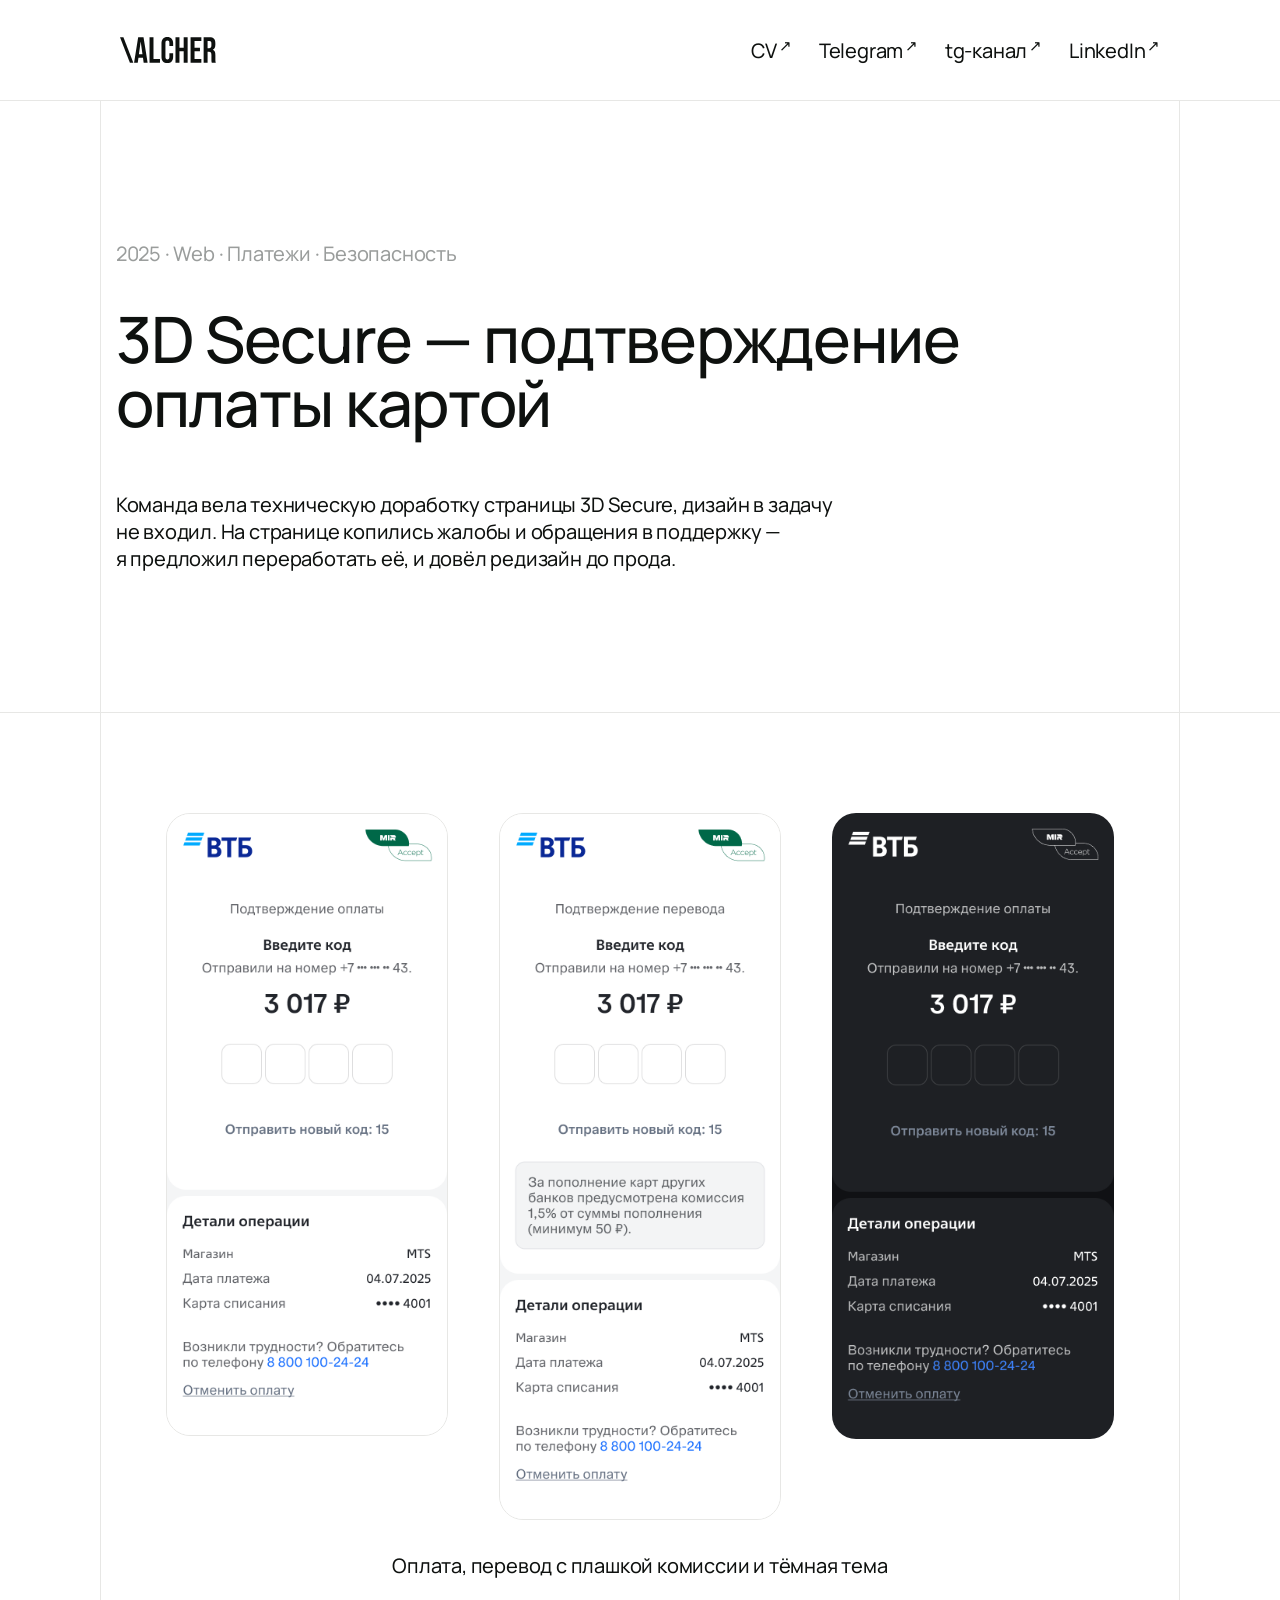
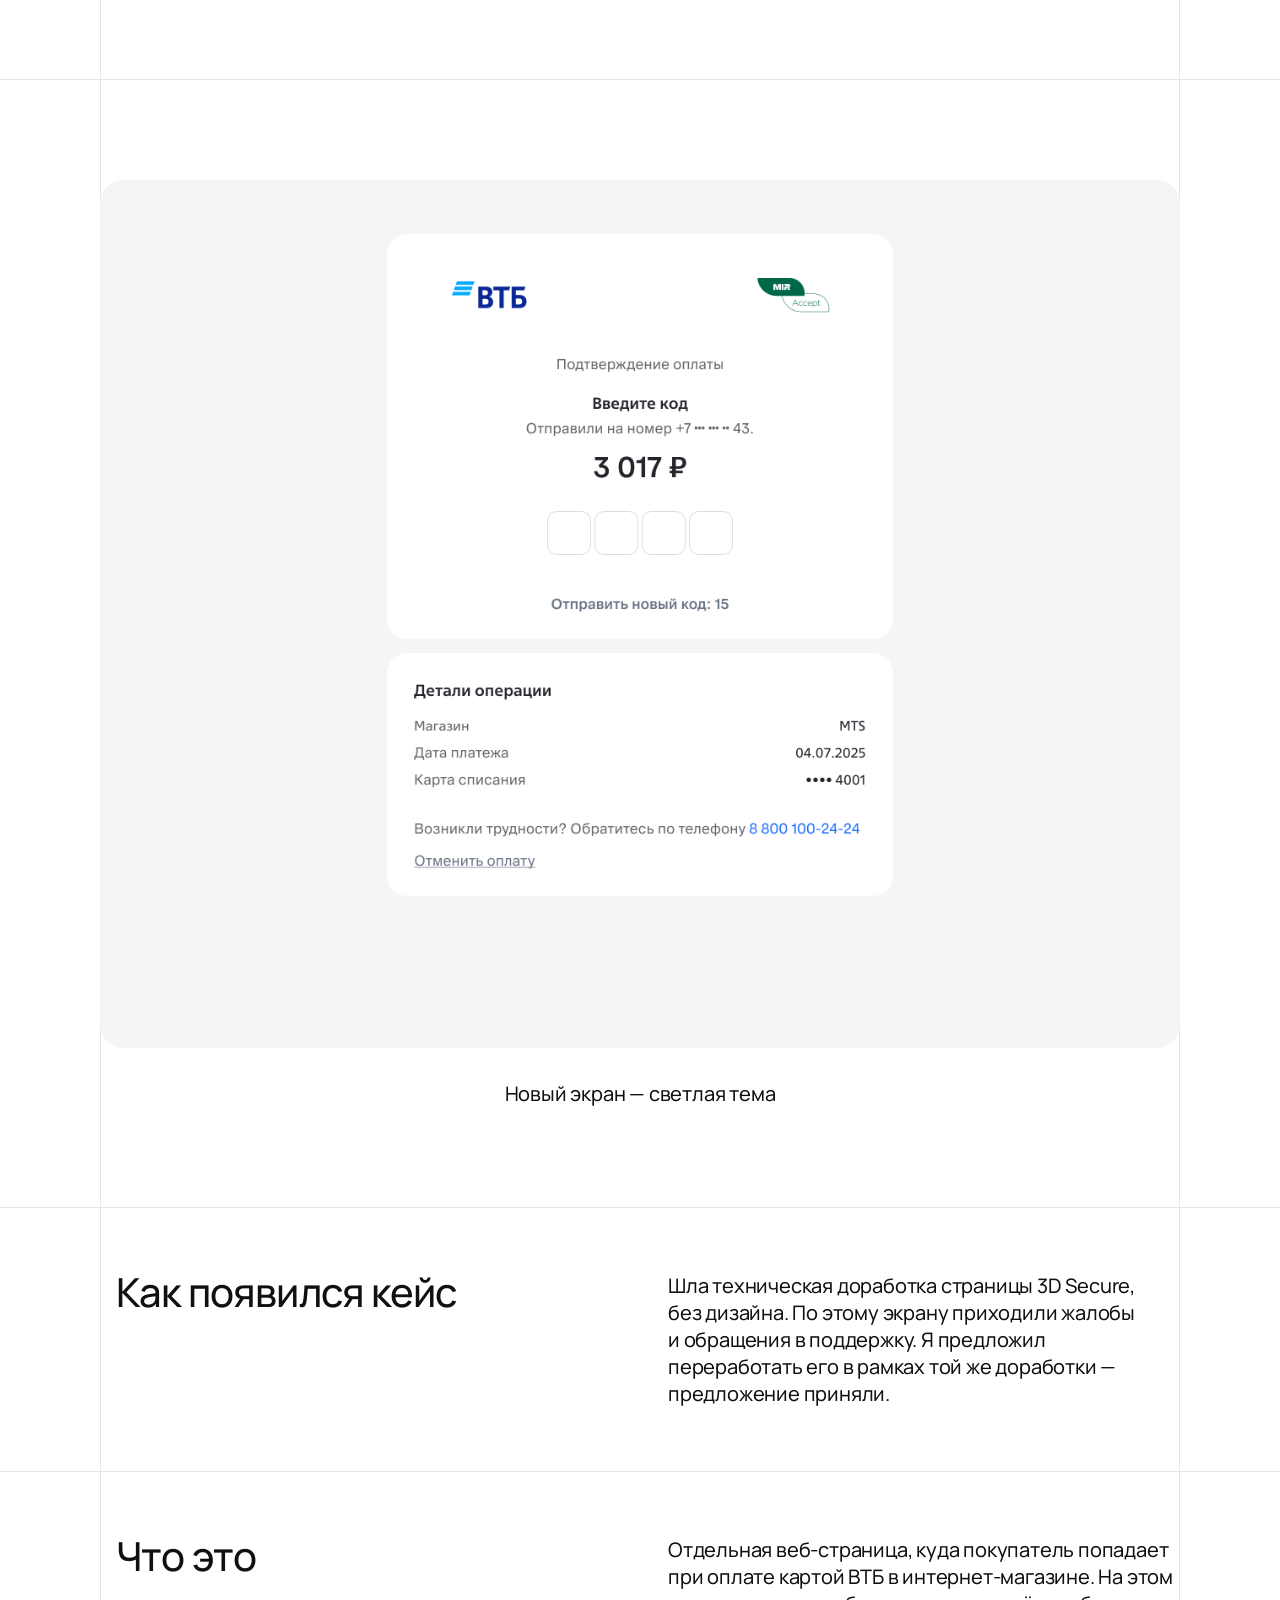
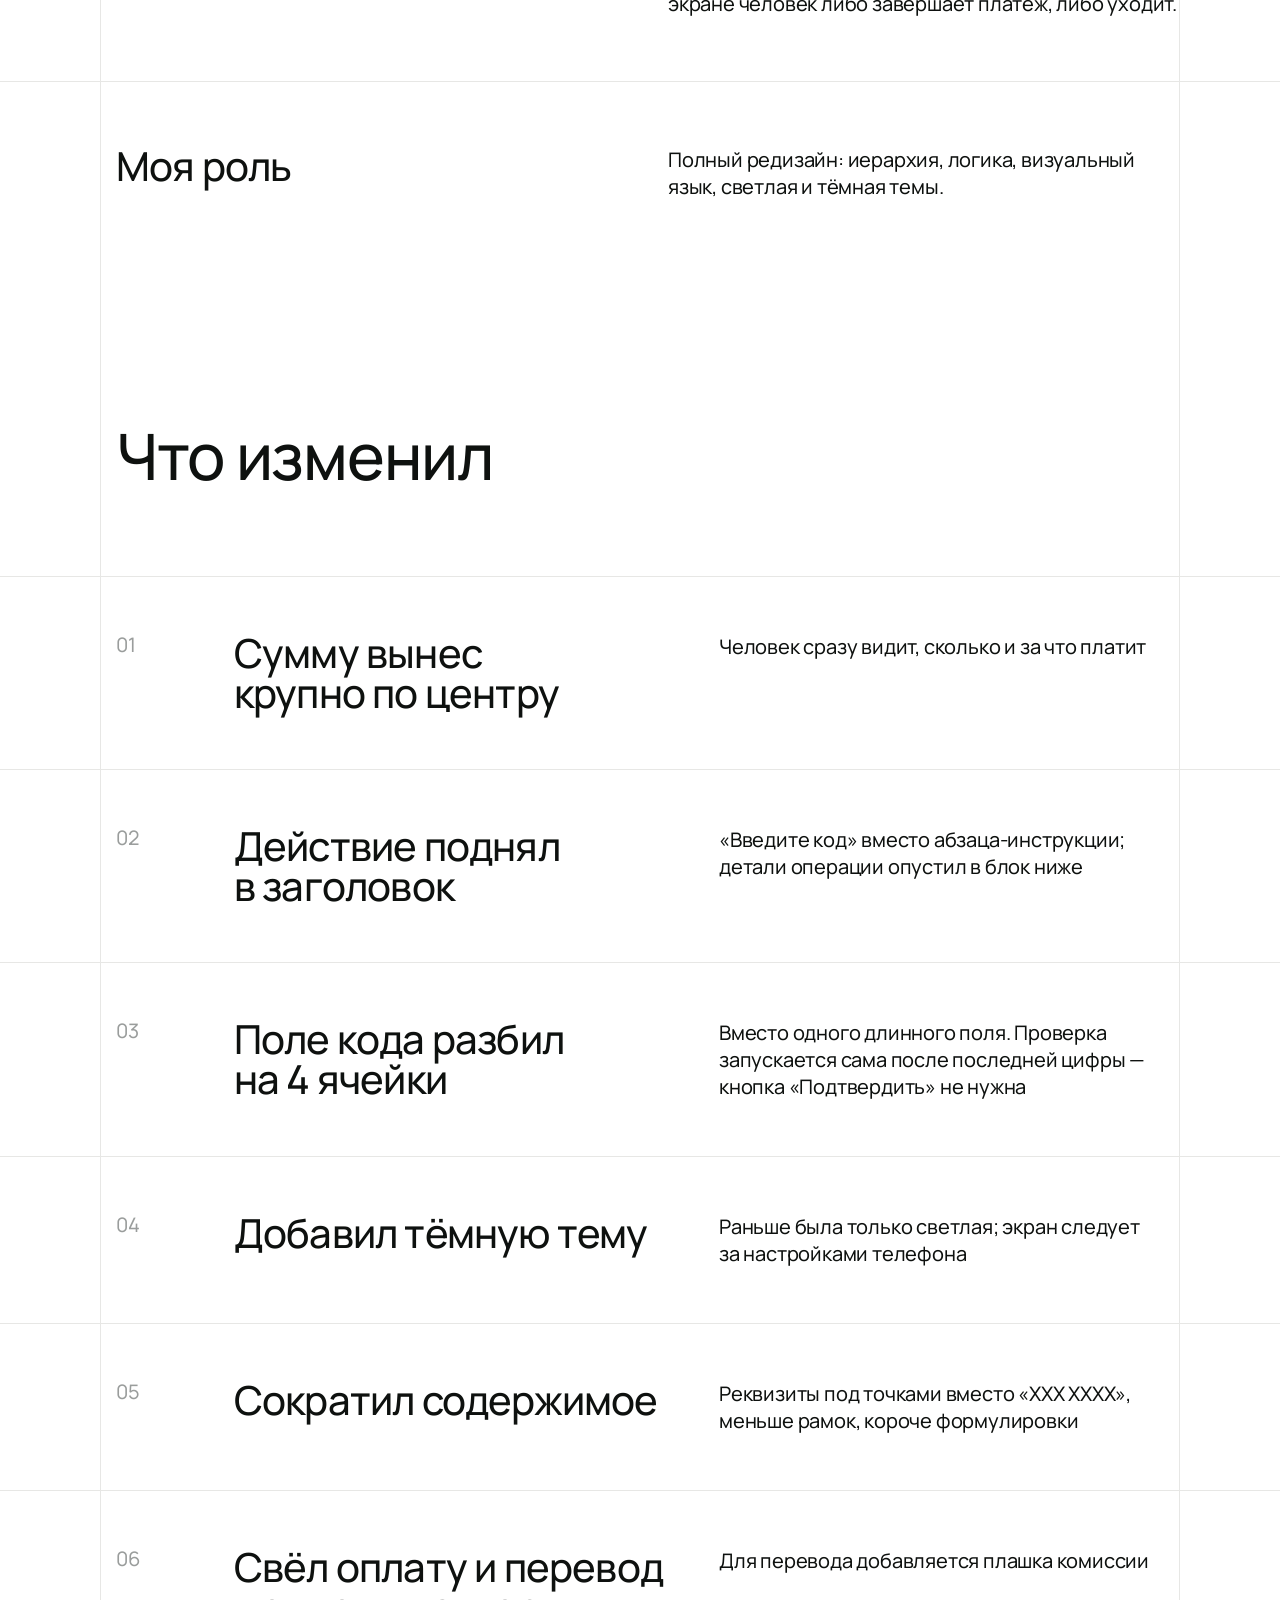
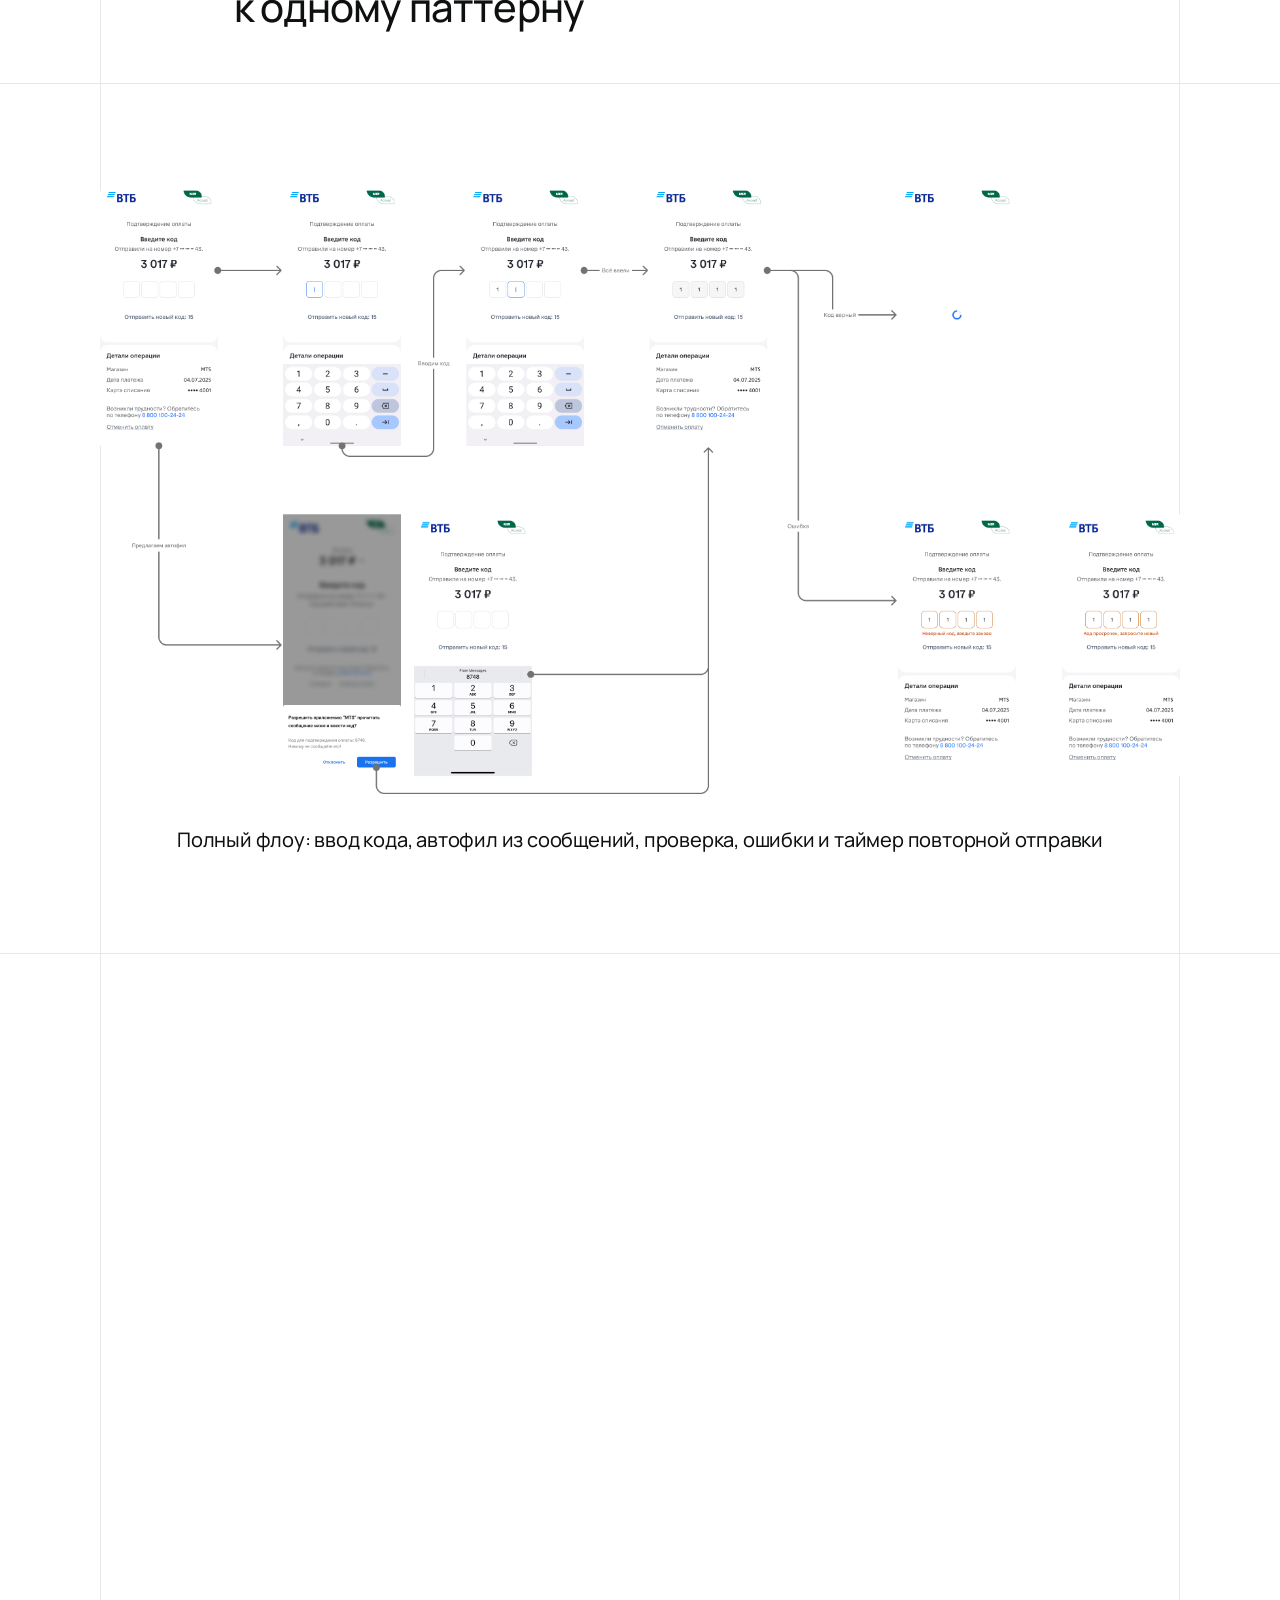
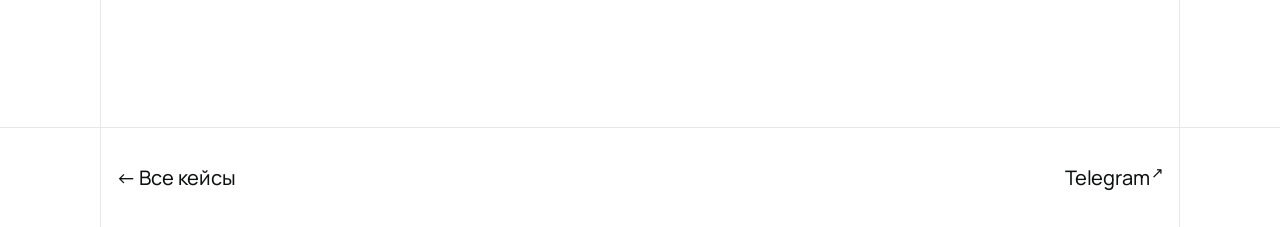
==== commit b0a41105: "Add CV PDF and navigation links" ====
--- a/case-3dsecure.html
+++ b/case-3dsecure.html
@@ -13,8 +13,21 @@
   <link rel="icon" href="favicon.ico" sizes="any" />
   <link rel="icon" type="image/png" sizes="32x32" href="img/favicon-32.png" />
   <link rel="apple-touch-icon" href="img/apple-touch-icon.png" />
+  <!-- Yandex.Metrika counter -->
+  <script type="text/javascript">
+    (function(m,e,t,r,i,k,a){
+        m[i]=m[i]||function(){(m[i].a=m[i].a||[]).push(arguments)};
+        m[i].l=1*new Date();
+        for (var j = 0; j < document.scripts.length; j++) {if (document.scripts[j].src === r) { return; }}
+        k=e.createElement(t),a=e.getElementsByTagName(t)[0],k.async=1,k.src=r,a.parentNode.insertBefore(k,a)
+    })(window, document,'script','https://mc.yandex.ru/metrika/tag.js?id=111831839', 'ym');
+
+    ym(111831839, 'init', {ssr:true, webvisor:true, clickmap:true, referrer: document.referrer, url: location.href, accurateTrackBounce:true, trackLinks:true});
+  </script>
+  <!-- /Yandex.Metrika counter -->
 </head>
 <body>
+  <noscript><div><img src="https://mc.yandex.ru/watch/111831839" style="position:absolute; left:-9999px;" alt="" /></div></noscript>
   <!-- Vertical grid lines -->
   <div class="grid grid--static" aria-hidden="true">
     <span class="grid__line grid__line--left"></span>
@@ -25,6 +38,7 @@
   <header class="header header--static" data-screen-label="Case header">
     <a class="logo" href="index.html" aria-label="Alcher — на главную"><img src="img/logo.svg" alt="Alcher" /></a>
     <nav class="nav" id="siteNav">
+      <a class="nav__link" href="cv.pdf" target="_blank" rel="noopener">CV<span class="nav__arrow">↗</span></a>
       <a class="nav__link" href="https://t.me/alcher_13" target="_blank" rel="noopener">Telegram<span class="nav__arrow">↗</span></a>
       <a class="nav__link" href="https://t.me/uxrefs" target="_blank" rel="noopener">tg-канал<span class="nav__arrow">↗</span></a>
       <a class="nav__link" href="https://www.linkedin.com/in/alex-cherkashin-13264a322/?lipi=urn%3Ali%3Apage%3Ad_flagship3_profile_view_base_contact_details%3B8n7CG3OTSFaOwglChkOGoA%3D%3D" target="_blank" rel="noopener">LinkedIn<span class="nav__arrow">↗</span></a>
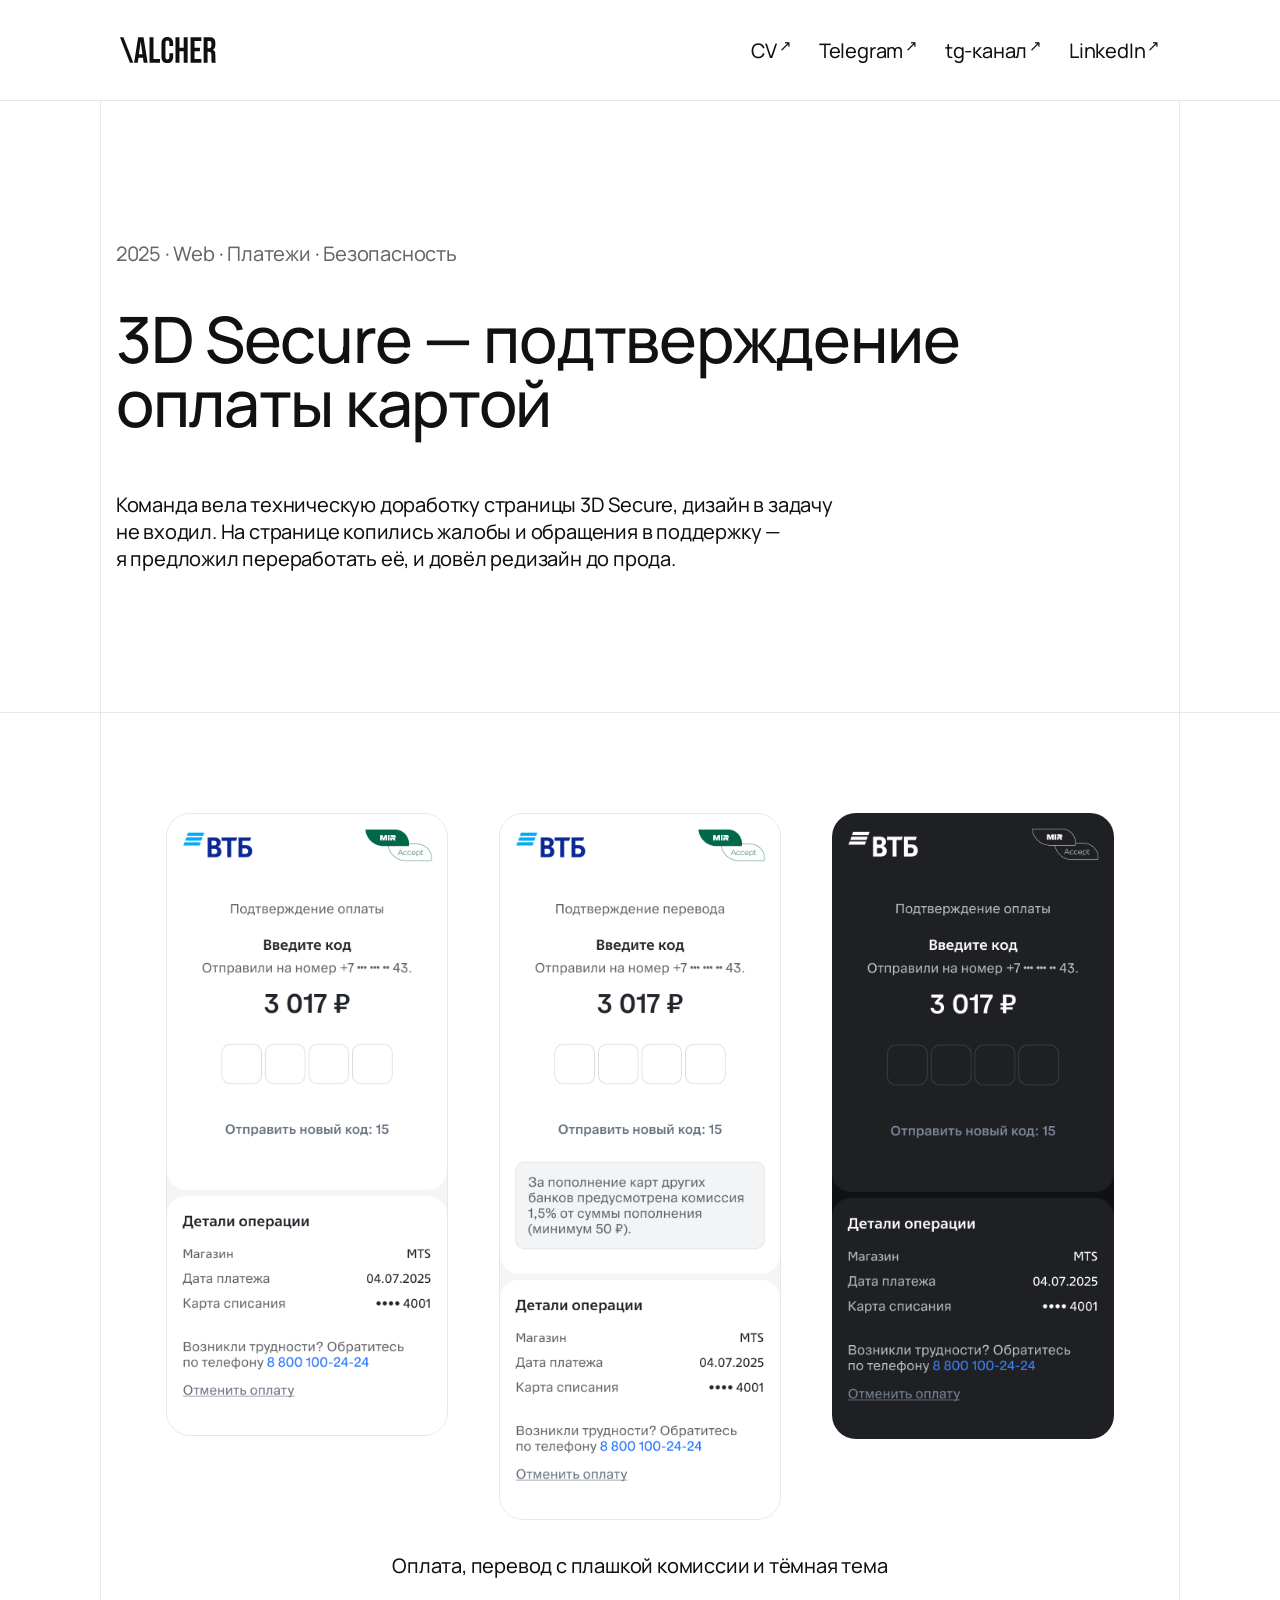
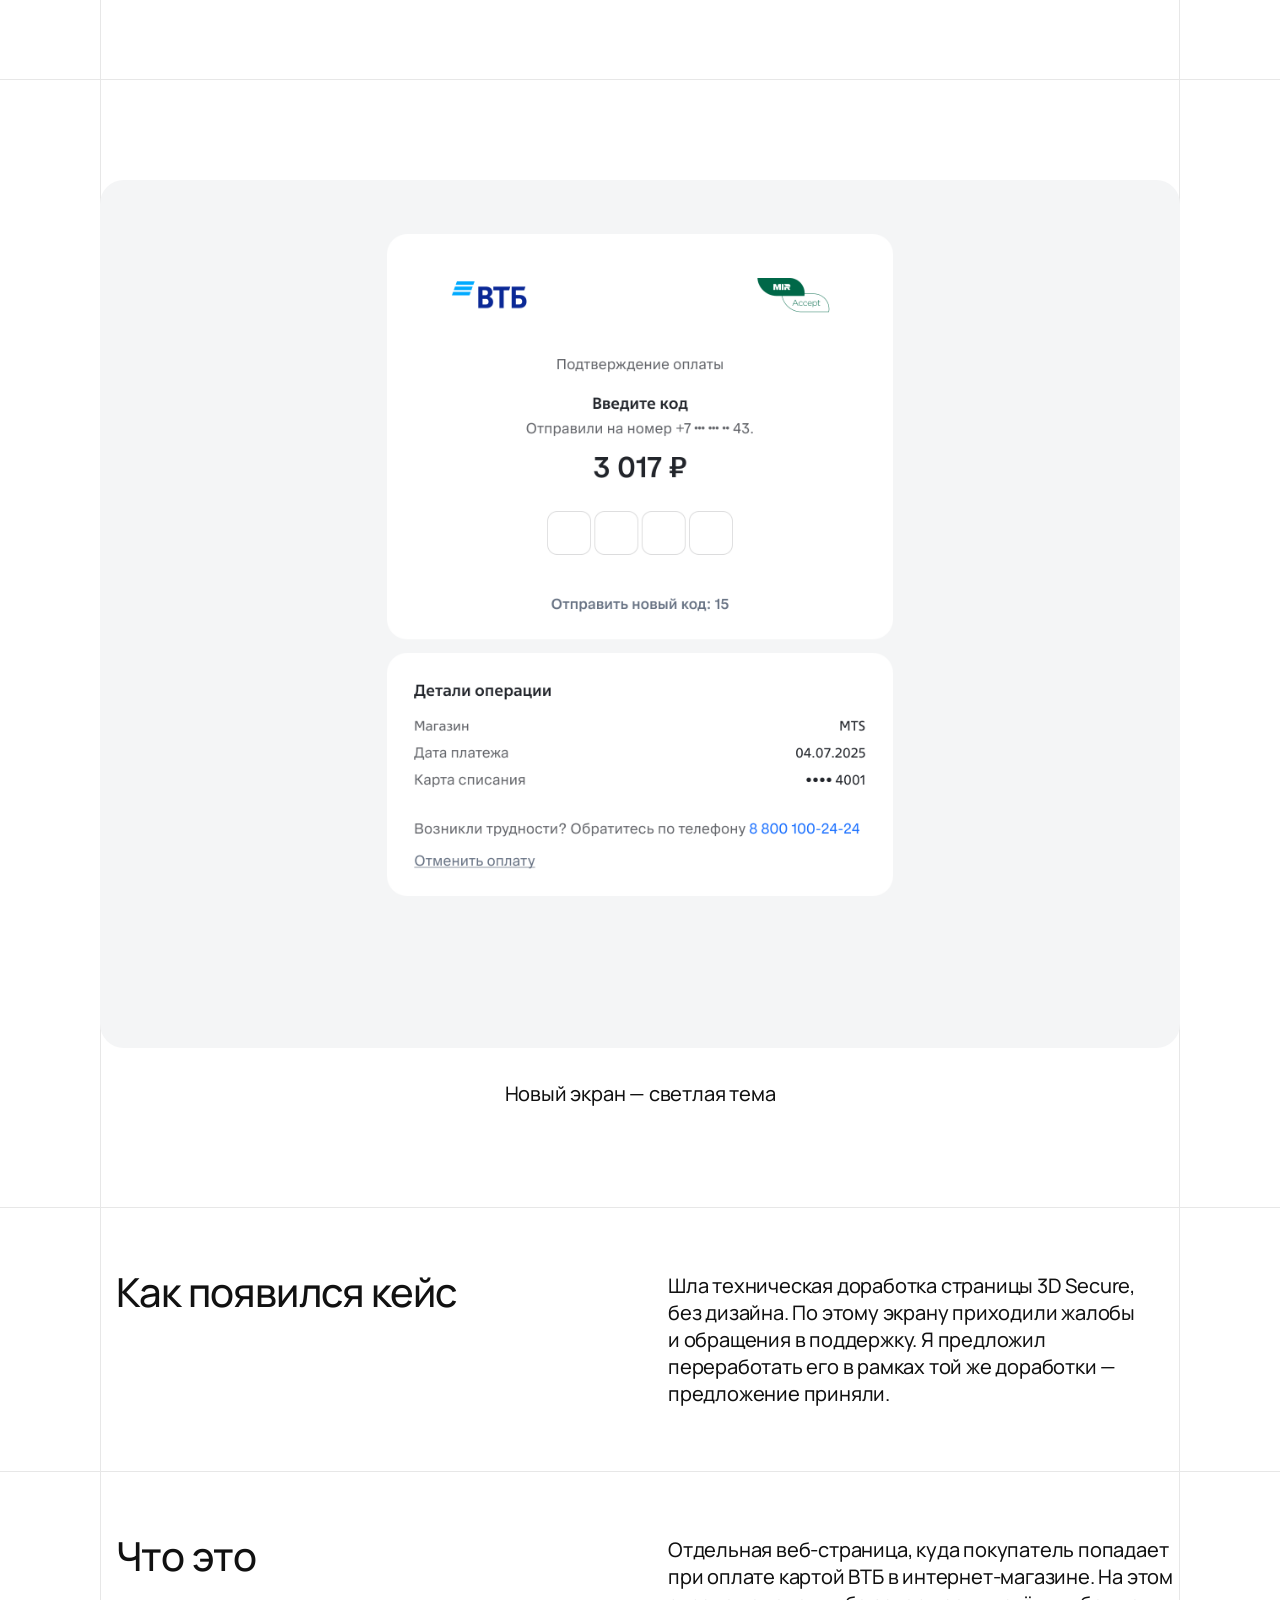
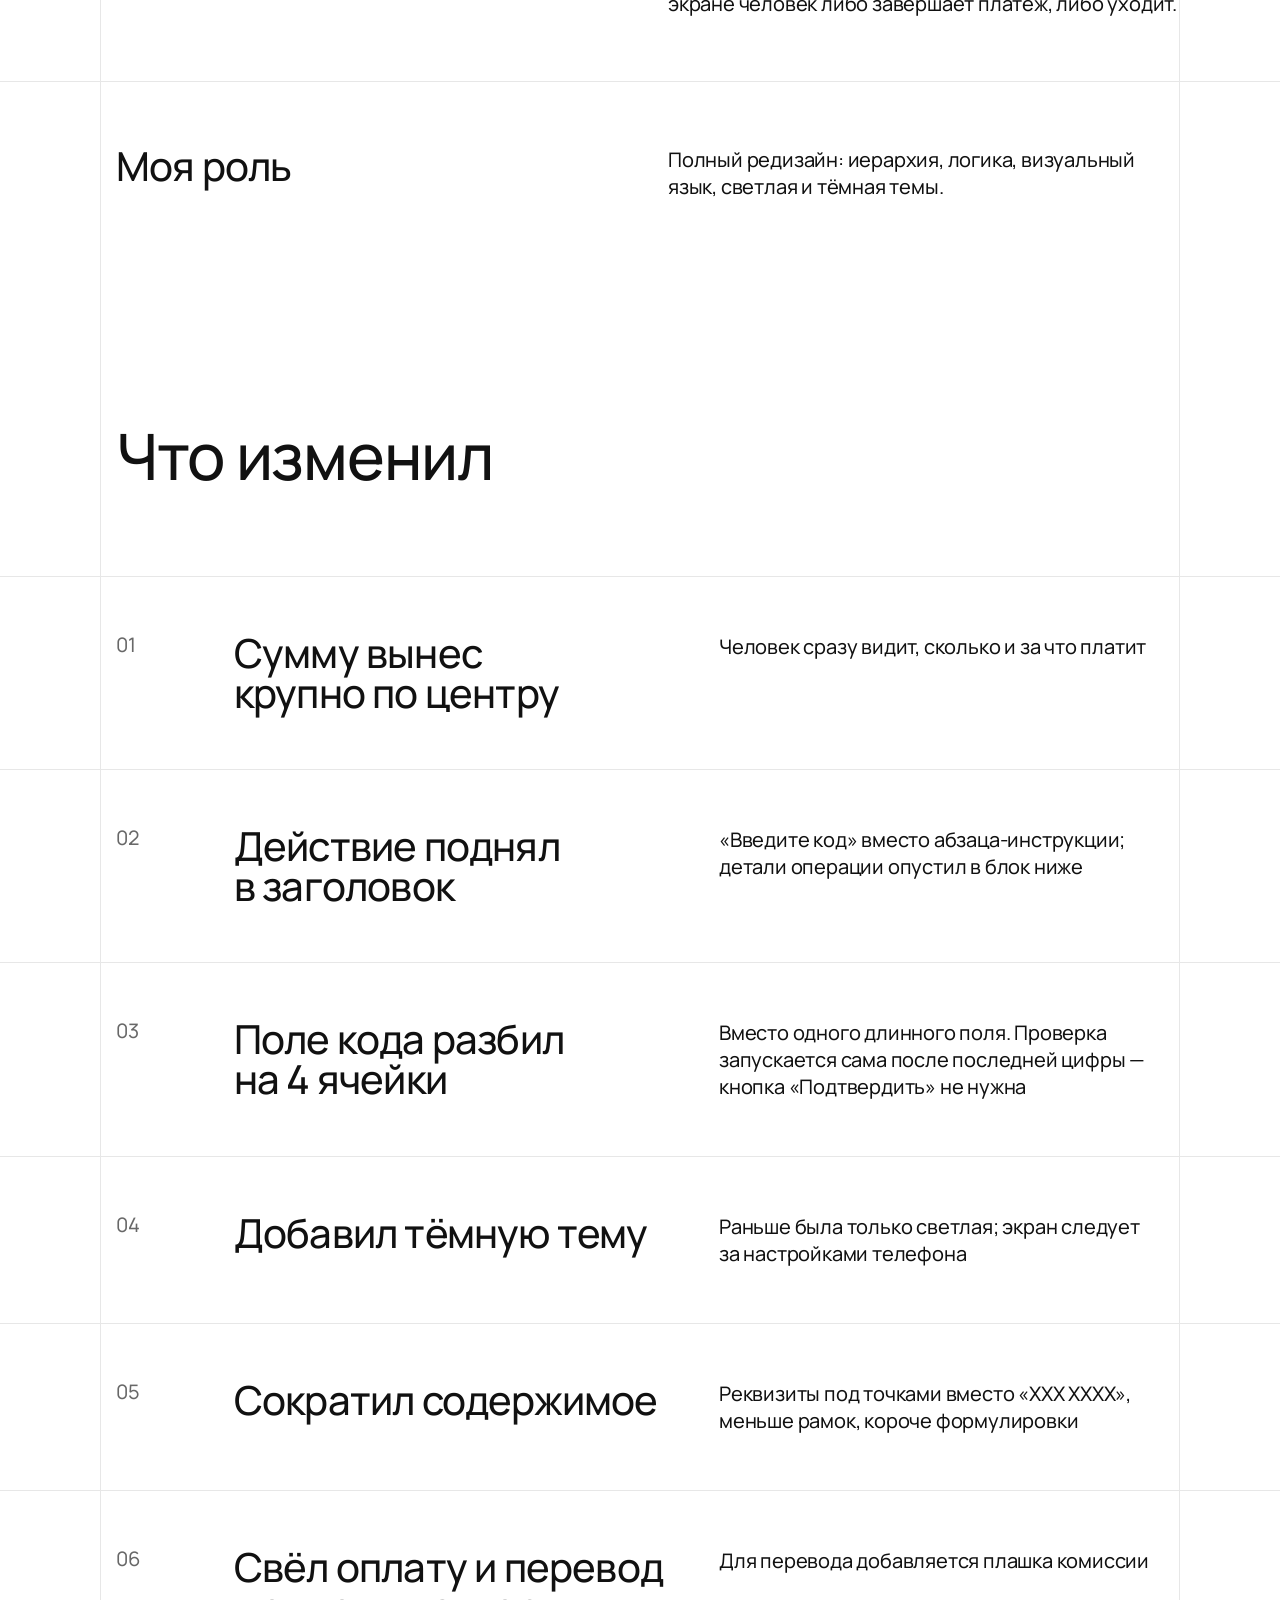
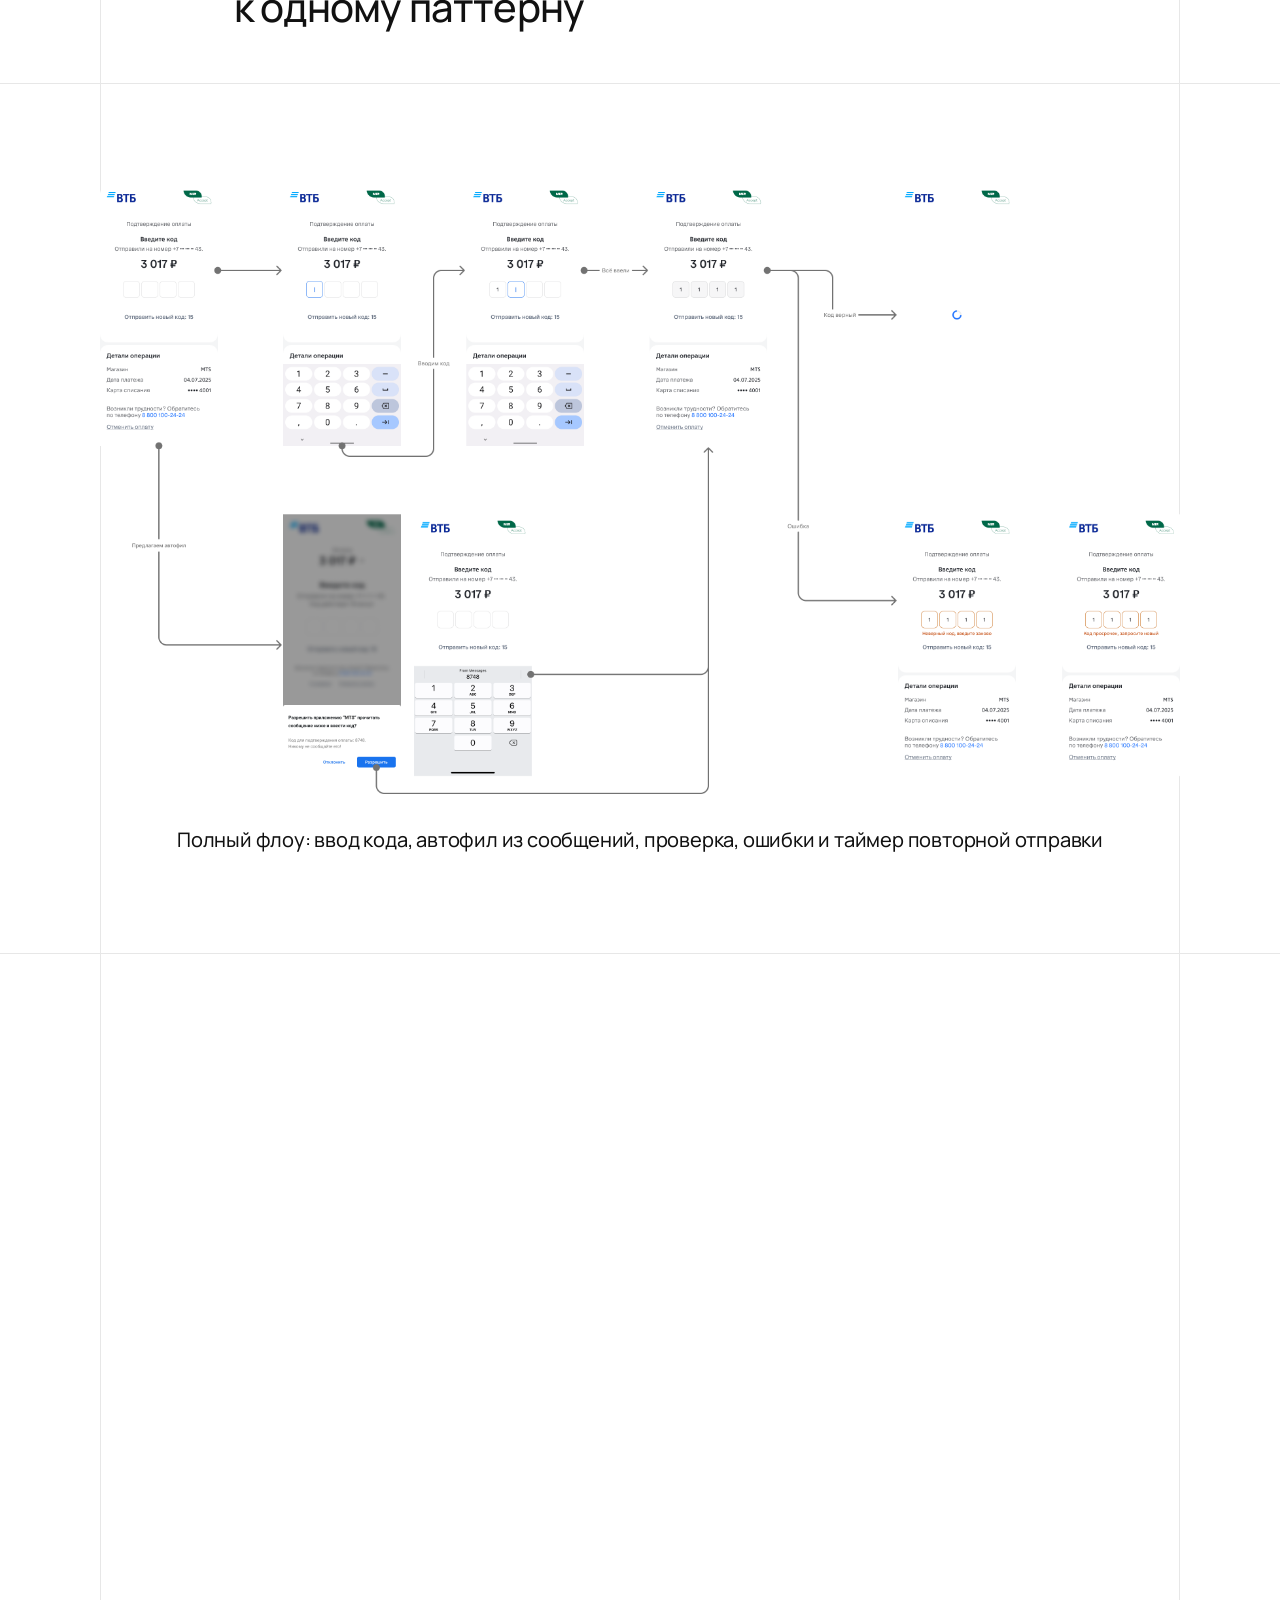
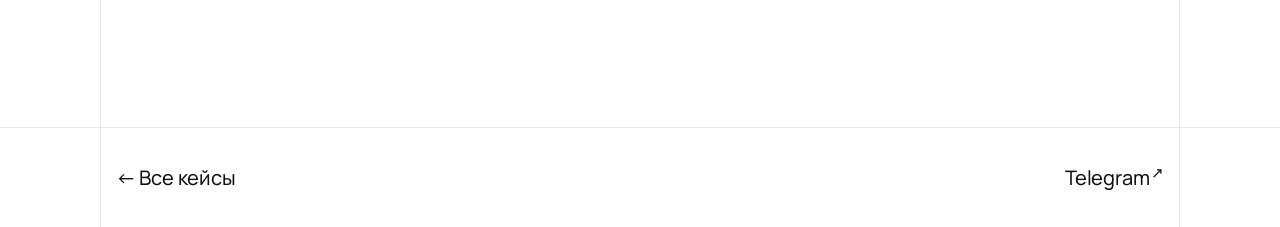
==== commit 5ebd9dcc: "Add automatic neutral themes across portfolio" ====
--- a/case-3dsecure.html
+++ b/case-3dsecure.html
@@ -3,13 +3,17 @@
 <head>
   <meta charset="UTF-8" />
   <meta name="viewport" content="width=device-width, initial-scale=1.0" />
+  <meta name="color-scheme" content="light dark" />
+  <meta name="theme-color" content="#ffffff" media="(prefers-color-scheme: light)" />
+  <meta name="theme-color" content="#141414" media="(prefers-color-scheme: dark)" />
+  <link rel="stylesheet" href="css/theme.css?v=neutral-theme-2" />
   <title>3D Secure — подтверждение оплаты картой · Alcher</title>
   <meta name="description" content="Кейс: редизайн страницы 3D Secure для ВТБ" />
   <link rel="preconnect" href="https://fonts.googleapis.com" />
   <link rel="preconnect" href="https://fonts.gstatic.com" crossorigin />
   <link href="https://fonts.googleapis.com/css2?family=JetBrains+Mono:wght@700&family=Manrope:wght@400;500;700;800&display=swap" rel="stylesheet" />
-  <link rel="stylesheet" href="css/styles.css" />
-  <link rel="stylesheet" href="css/case.css" />
+  <link rel="stylesheet" href="css/styles.css?v=neutral-theme-2" />
+  <link rel="stylesheet" href="css/case.css?v=neutral-theme-2" />
   <link rel="icon" href="favicon.ico" sizes="any" />
   <link rel="icon" type="image/png" sizes="32x32" href="img/favicon-32.png" />
   <link rel="apple-touch-icon" href="img/apple-touch-icon.png" />
@@ -38,7 +42,7 @@
   <header class="header header--static" data-screen-label="Case header">
     <a class="logo" href="index.html" aria-label="Alcher — на главную"><img src="img/logo.svg" alt="Alcher" /></a>
     <nav class="nav" id="siteNav">
-      <a class="nav__link" href="cv.pdf" target="_blank" rel="noopener">CV<span class="nav__arrow">↗</span></a>
+      <a class="nav__link" href="cv.pdf?v=c55dbaf10c5b" target="_blank" rel="noopener">CV<span class="nav__arrow">↗</span></a>
       <a class="nav__link" href="https://t.me/alcher_13" target="_blank" rel="noopener">Telegram<span class="nav__arrow">↗</span></a>
       <a class="nav__link" href="https://t.me/uxrefs" target="_blank" rel="noopener">tg-канал<span class="nav__arrow">↗</span></a>
       <a class="nav__link" href="https://www.linkedin.com/in/alex-cherkashin-13264a322/?lipi=urn%3Ali%3Apage%3Ad_flagship3_profile_view_base_contact_details%3B8n7CG3OTSFaOwglChkOGoA%3D%3D" target="_blank" rel="noopener">LinkedIn<span class="nav__arrow">↗</span></a>
--- a/css/theme.css
+++ b/css/theme.css
@@ -0,0 +1,69 @@
+/* Neutral grayscale tokens shared by every HTML page. No JavaScript required. */
+:root {
+  color-scheme: light;
+  --color-bg: #ffffff;
+  --color-text: #111111;
+  --color-text-muted: #686868;
+  --color-border: #e7e7e7;
+  --color-decoration: #c7c7c7;
+  --color-gradient-mid: #686868;
+  --color-gradient-end: #787878;
+  --color-modal-bg: #f4f4f4;
+  --color-action-bg: #111111;
+  --color-action-text: #ffffff;
+  --color-focus: #666666;
+  --color-viewer-bg: rgba(244, 244, 244, 0.96);
+  --color-control-bg: rgba(244, 244, 244, 0.96);
+  --color-control-hover: #e4e4e4;
+  --logo-filter: grayscale(1);
+
+  /* Media backing preserves the original light screenshots in either theme. */
+  --color-media-bg: #ffffff;
+  /* The explicitly dark screenshot section remains dark in either theme. */
+  --color-showcase-bg: #111111;
+  --color-showcase-text: #fafafa;
+  --color-showcase-muted: #ababab;
+  --color-showcase-border: #2c2c2c;
+  --color-showcase-media: #171717;
+  --color-showcase-focus: #cccccc;
+}
+
+@media (prefers-color-scheme: dark) {
+  :root {
+    color-scheme: dark;
+    --color-bg: #141414;
+    --color-text: #ededed;
+    --color-text-muted: #ababab;
+    --color-border: #363636;
+    --color-decoration: #6c6c6c;
+    --color-gradient-mid: #ababab;
+    --color-gradient-end: #969696;
+    --color-modal-bg: #212121;
+    --color-action-bg: #ebebeb;
+    --color-action-text: #141414;
+    --color-focus: #cccccc;
+    --color-viewer-bg: rgba(11, 11, 11, 0.96);
+    --color-control-bg: rgba(33, 33, 33, 0.96);
+    --color-control-hover: #363636;
+    --logo-filter: grayscale(1) invert(1);
+    --color-showcase-bg: #0b0b0b;
+    --color-showcase-text: #ededed;
+    --color-showcase-border: #363636;
+    --color-showcase-media: #181818;
+  }
+}
+
+html {
+  background-color: var(--color-bg);
+}
+
+::selection {
+  color: var(--color-action-text);
+  background-color: var(--color-action-bg);
+}
+
+a:focus-visible,
+button:focus-visible {
+  outline: 2px solid var(--color-focus);
+  outline-offset: 4px;
+}
--- a/css/styles.css
+++ b/css/styles.css
@@ -24,8 +24,8 @@
 
 body {
   font-family: "Manrope", -apple-system, BlinkMacSystemFont, "Segoe UI", sans-serif;
-  background-color: #ffffff;
-  color: #0E110F;
+  background-color: var(--color-bg);
+  color: var(--color-text);
   position: relative;
   -webkit-font-smoothing: antialiased;
   text-rendering: optimizeLegibility;
@@ -41,16 +41,29 @@
   position: fixed;
   inset: 0;
   z-index: 1000;
-  background-color: #ffffff;
-  display: flex;
+  background-color: var(--color-bg);
+  display: none;
   flex-direction: column;
   align-items: center;
   justify-content: center;
   gap: 6px;
 }
 
+.home-loading .loader {
+  display: flex;
+}
+
+.home-loading .hero__title,
+.home-loading .reveal {
+  opacity: 0;
+}
+
+.home-loading .grid__line {
+  transform: scaleY(0);
+}
+
 .loader__text {
-  color: #0E110F;
+  color: var(--color-text);
   font-family: "TT Firs Neue Variable", "Manrope", sans-serif;
   font-weight: 450;
   font-style: normal;
@@ -59,7 +72,8 @@
 }
 
 .loader__pct {
-  color: #0E110F;
+  font-variant-numeric: tabular-nums;
+  color: var(--color-text);
   text-align: center;
   font-family: "JetBrains Mono", monospace;
   font-weight: 700;
@@ -97,7 +111,7 @@
   line-height: 0.8667;        /* = 130/150 */
   letter-spacing: -0.02em;    /* = -3px at 150px */
   text-align: center;
-  opacity: 0;                 /* animated in by JS when the loader finishes */
+  opacity: 1;                 /* visible by default, including without JavaScript */
   will-change: opacity, transform;
 }
 
@@ -117,8 +131,8 @@
   top: var(--header-h);
   bottom: 0;
   width: 1px;
-  background-color: #E7E7E5;
-  transform: scaleY(0);
+  background-color: var(--color-border);
+  transform: scaleY(1);
   transform-origin: top center;
 }
 
@@ -159,6 +173,7 @@
 }
 
 .logo img {
+  filter: var(--logo-filter);
   display: block;
   height: 26px;
   width: auto;
@@ -216,7 +231,7 @@
   display: block;
   width: 22px;
   height: 2px;
-  background-color: #0E110F;
+  background-color: var(--color-text);
   transition: transform 0.25s ease, opacity 0.2s ease;
 }
 
@@ -238,7 +253,7 @@
   left: 0;
   right: 0;
   height: 1px;
-  background-color: #E7E7E5;
+  background-color: var(--color-border);
   z-index: 1;
 }
 
@@ -247,7 +262,7 @@
   display: block;
   width: 100%;
   height: 1px;
-  background-color: #E7E7E5;
+  background-color: var(--color-border);
   position: relative;
   z-index: 2;
 }
@@ -260,7 +275,7 @@
   z-index: 3;
   width: 546px;
   max-width: calc(100vw - var(--pad) * 2 - 16px);
-  color: #0E110F;
+  color: var(--color-text);
   font-family: "TT Firs Neue Variable", "Manrope", sans-serif;
   font-weight: 450;
   font-style: normal;
@@ -282,7 +297,8 @@
   display: block;
   width: 100%;
   height: auto;
-  border-radius: 40px;
+  /* Match the 80px corners baked into the 360 × 480 source at every size. */
+  border-radius: 22.222222% / 16.666667%;
 }
 
 /* Smooth easing for the cursor-driven parallax drift */
@@ -290,9 +306,9 @@
   transition: transform 0.45s cubic-bezier(0.22, 1, 0.36, 1);
 }
 
-/* ----- Reveal (driven by JS after 4s) ----- */
+/* ----- Reveal (driven by JS when the page assets are ready) ----- */
 .reveal {
-  opacity: 0;
+  opacity: 1;
   will-change: opacity;
 }
 
@@ -319,17 +335,17 @@
   letter-spacing: -0.02em; /* = -1.28px at 64px */
   text-wrap: balance;
   /* Gradient spans the WHOLE block top→bottom, clipped to the text */
-  background: linear-gradient(180deg, #0E110F 0%, #9A9D9C 60%, #ECECEC 100%);
+  background: linear-gradient(180deg, var(--color-text) 0%, var(--color-gradient-mid) 60%, var(--color-gradient-end) 100%);
   -webkit-background-clip: text;
   background-clip: text;
   -webkit-text-fill-color: transparent;
   color: transparent;
 }
 
-/* Lead stays solid dark, overriding the gradient */
+/* Lead stays solid, overriding the theme-aware text gradient. */
 .about__lead {
-  -webkit-text-fill-color: #0E110F;
-  color: #0E110F;
+  -webkit-text-fill-color: var(--color-text);
+  color: var(--color-text);
 }
 
 /* ----- Cases grid ----- */
@@ -339,7 +355,7 @@
 }
 
 .cases__row {
-  border-bottom: 1px solid #E7E7E5; /* full-bleed horizontal divider */
+  border-bottom: 1px solid var(--color-border); /* full-bleed horizontal divider */
 }
 
 .cases__row--two {
@@ -373,7 +389,7 @@
 .case__caption {
   margin: 0;
   text-align: center;
-  color: #0E110F;
+  color: var(--color-text);
   font-family: "TT Firs Neue Variable", "Manrope", sans-serif;
   font-weight: 450;
   font-style: normal;
@@ -397,7 +413,8 @@
 }
 
 .case:focus-visible {
-  outline: none;
+  outline: 2px solid var(--color-focus);
+  outline-offset: -4px;
 }
 
 /* ----- Case modal ----- */
@@ -405,7 +422,7 @@
   position: fixed;
   inset: 0;
   z-index: 2000;
-  background-color: #2A2A2A;
+  background-color: var(--color-modal-bg);
   overflow-y: auto;
   opacity: 0;
   visibility: hidden;
@@ -440,7 +457,7 @@
   padding: 0;
   border: none;
   background: transparent;
-  color: #ffffff;
+  color: var(--color-text);
   cursor: pointer;
   opacity: 0.85;
   transition: opacity 0.2s ease, transform 0.2s ease;
@@ -486,7 +503,7 @@
 
 .modal__title {
   margin: 0 0 28px;
-  color: #ffffff;
+  color: var(--color-text);
   font-family: "TT Firs Neue Variable", "Manrope", sans-serif;
   font-weight: 500;
   font-size: 40px;
@@ -496,7 +513,7 @@
 }
 
 .modal__body {
-  color: #ffffff;
+  color: var(--color-text);
   font-family: "TT Firs Neue Variable", "Manrope", sans-serif;
   font-weight: 450;
   font-size: 20px;
@@ -519,8 +536,8 @@
   margin-top: 44px;
   padding: 20px 36px;
   border-radius: 100px;
-  background-color: #ffffff;
-  color: #0E110F;
+  background-color: var(--color-action-bg);
+  color: var(--color-action-text);
   font-family: "TT Firs Neue Variable", "Manrope", sans-serif;
   font-weight: 500;
   font-size: 20px;
@@ -580,14 +597,14 @@
   position: relative;
   z-index: 2;
   padding: 200px var(--pad) 160px; /* 200px from the top divider to the title */
-  border-bottom: 1px solid #E7E7E5; /* closing horizontal line */
+  border-bottom: 1px solid var(--color-border); /* closing horizontal line */
 }
 
 /* center divider — resumes below the Mindbox row via .grid__line--center2 */
 .family__title {
   margin: 0 0 88px;
   padding-left: 16px;
-  color: #0E110F;
+  color: var(--color-text);
   font-family: "TT Firs Neue Variable", "Manrope", sans-serif;
   font-weight: 500;
   font-size: 64px;
@@ -629,6 +646,7 @@
 }
 
 .family__plus {
+  color: var(--color-decoration);
   display: block;
   margin-bottom: 40px;
   line-height: 0;
@@ -637,7 +655,7 @@
 .family__h {
   margin: 0 0 24px;
   max-width: 568px;
-  color: #0E110F;
+  color: var(--color-text);
   font-family: "TT Firs Neue Variable", "Manrope", sans-serif;
   font-weight: 500;
   font-size: 40px;
@@ -650,7 +668,7 @@
   width: 100%;
   max-width: 568px;
   margin: 0;
-  color: #0E110F;
+  color: var(--color-text);
   font-family: "TT Firs Neue Variable", "Manrope", sans-serif;
   font-weight: 450;
   font-size: 20px;
@@ -674,7 +692,7 @@
   align-items: center;
   min-height: 110px;
   padding: 0 var(--pad);
-  border-bottom: 1px solid #E7E7E5; /* full-bleed divider between rows */
+  border-bottom: 1px solid var(--color-border); /* full-bleed divider between rows */
 }
 
 .work__row:last-child {
@@ -687,7 +705,7 @@
   gap: 2px;
   width: max-content;
   padding-left: 16px;
-  color: #0E110F;
+  color: var(--color-text);
   font-family: "TT Firs Neue Variable", "Manrope", sans-serif;
   font-weight: 500;
   font-size: 40px;
@@ -717,7 +735,7 @@
 
 .work__dates,
 .work__desc {
-  color: #0E110F;
+  color: var(--color-text);
   font-family: "TT Firs Neue Variable", "Manrope", sans-serif;
   font-weight: 450;
   font-size: 20px;
@@ -732,7 +750,7 @@
 
 .contact__title {
   margin: 0;
-  color: #0E110F;
+  color: var(--color-text);
   font-family: "TT Firs Neue Variable", "Manrope", sans-serif;
   font-weight: 500;
   font-size: 64px;
@@ -744,7 +762,7 @@
 .contact__handle {
   display: inline-block;
   margin-top: 64px;
-  color: #0E110F;
+  color: var(--color-text);
   font-family: "TT Firs Neue Variable", "Manrope", sans-serif;
   font-weight: 500;
   font-size: 64px;
@@ -869,8 +887,8 @@
     align-items: flex-start;
     gap: 28px;
     padding: 28px var(--pad) 36px;
-    background-color: #ffffff;
-    border-bottom: 1px solid #E7E7E5;
+    background-color: var(--color-bg);
+    border-bottom: 1px solid var(--color-border);
   }
   .header.menu-open .nav {
     display: flex;
@@ -900,9 +918,6 @@
     order: 1;
     position: static;
     width: clamp(190px, 50vw, 280px);
-  }
-  .photo img {
-    border-radius: 36px;
   }
   .hero__title {
     order: 2;
@@ -932,7 +947,7 @@
     grid-template-columns: 1fr;
   }
   .cases__row--two .case + .case {
-    border-top: 1px solid #E7E7E5;
+    border-top: 1px solid var(--color-border);
   }
   .case {
     padding: 64px 16px;
--- a/css/case.css
+++ b/css/case.css
@@ -50,7 +50,7 @@
 .chero__meta {
   margin: 0 0 40px;
   padding-left: 16px;
-  color: #9A9D9C;
+  color: var(--color-text-muted);
   font-family: "TT Firs Neue Variable", "Manrope", sans-serif;
   font-weight: 450;
   font-size: 20px;
@@ -62,7 +62,7 @@
   margin: 0;
   padding-left: 16px;
   max-width: 1180px;
-  color: #0E110F;
+  color: var(--color-text);
   font-family: "TT Firs Neue Variable", "Manrope", sans-serif;
   font-weight: 500;
   font-size: 64px;
@@ -75,7 +75,7 @@
   margin: 56px 0 0;
   padding-left: 16px;
   max-width: 740px;
-  color: #0E110F;
+  color: var(--color-text);
   font-family: "TT Firs Neue Variable", "Manrope", sans-serif;
   font-weight: 450;
   font-size: 20px;
@@ -92,7 +92,7 @@
   align-items: center;
   gap: 32px;
   padding: 100px var(--pad);
-  border-top: 1px solid #E7E7E5;
+  border-top: 1px solid var(--color-border);
 }
 
 .band img {
@@ -111,7 +111,7 @@
 .band__caption {
   margin: 0;
   text-align: center;
-  color: #0E110F;
+  color: var(--color-text);
   font-family: "TT Firs Neue Variable", "Manrope", sans-serif;
   font-weight: 450;
   font-size: 20px;
@@ -123,7 +123,7 @@
 .band__h {
   margin: 0 0 24px;
   text-align: center;
-  color: #0E110F;
+  color: var(--color-text);
   font-family: "TT Firs Neue Variable", "Manrope", sans-serif;
   font-weight: 500;
   font-size: 40px;
@@ -145,8 +145,8 @@
   width: clamp(180px, 15vw, 252px);
   height: auto;
   border-radius: 24px;
-  border: 1px solid #E7E7E5;
-  background: #fff;
+  border: 1px solid var(--color-border);
+  background: var(--color-media-bg);
 }
 
 /* larger phones for groups of 2–3 (and 3-up grids) */
@@ -171,7 +171,7 @@
 
 .band__pair img:first-child,
 .band__pair img:nth-child(2) {
-  border: 1px solid #E7E7E5;
+  border: 1px solid var(--color-border);
 }
 
 /* ----- Story rows (how / what / role) ----- */
@@ -185,13 +185,13 @@
   grid-template-columns: 1fr 1fr;
   gap: 24px;
   padding: 64px var(--pad);
-  border-top: 1px solid #E7E7E5;
+  border-top: 1px solid var(--color-border);
 }
 
 .story__h {
   margin: 0;
   padding-left: 16px;
-  color: #0E110F;
+  color: var(--color-text);
   font-family: "TT Firs Neue Variable", "Manrope", sans-serif;
   font-weight: 500;
   font-size: 40px;
@@ -207,7 +207,7 @@
   display: flex;
   flex-direction: column;
   gap: 16px;
-  color: #0E110F;
+  color: var(--color-text);
   font-family: "TT Firs Neue Variable", "Manrope", sans-serif;
   font-weight: 450;
   font-size: 20px;
@@ -224,14 +224,14 @@
   content: "—";
   position: absolute;
   left: 0;
-  color: #9A9D9C;
+  color: var(--color-text-muted);
 }
 
 .story__p {
   margin: 0;
   padding-left: 16px;
   max-width: 568px;
-  color: #0E110F;
+  color: var(--color-text);
   font-family: "TT Firs Neue Variable", "Manrope", sans-serif;
   font-weight: 450;
   font-size: 20px;
@@ -250,7 +250,7 @@
   margin: 0 0 88px;
   padding: 0 var(--pad);
   padding-left: calc(var(--pad) + 16px);
-  color: #0E110F;
+  color: var(--color-text);
   font-family: "TT Firs Neue Variable", "Manrope", sans-serif;
   font-weight: 500;
   font-size: 64px;
@@ -264,12 +264,12 @@
   gap: 24px;
   align-items: start;
   padding: 56px var(--pad);
-  border-top: 1px solid #E7E7E5;
+  border-top: 1px solid var(--color-border);
 }
 
 .chg__num {
   padding-left: 16px;
-  color: #9A9D9C;
+  color: var(--color-text-muted);
   font-family: "TT Firs Neue Variable", "Manrope", sans-serif;
   font-weight: 450;
   font-size: 20px;
@@ -279,7 +279,7 @@
 
 .chg__h {
   margin: 0;
-  color: #0E110F;
+  color: var(--color-text);
   font-family: "TT Firs Neue Variable", "Manrope", sans-serif;
   font-weight: 500;
   font-size: 40px;
@@ -291,7 +291,7 @@
 .chg__p {
   margin: 0;
   max-width: 568px;
-  color: #0E110F;
+  color: var(--color-text);
   font-family: "TT Firs Neue Variable", "Manrope", sans-serif;
   font-weight: 450;
   font-size: 20px;
@@ -310,7 +310,7 @@
   margin: 0 0 56px;
   padding: 0 var(--pad);
   padding-left: calc(var(--pad) + 16px);
-  color: #0E110F;
+  color: var(--color-text);
   font-family: "TT Firs Neue Variable", "Manrope", sans-serif;
   font-weight: 500;
   font-size: 64px;
@@ -330,7 +330,7 @@
   margin: 0;
   padding-left: 16px;
   max-width: 568px;
-  color: #0E110F;
+  color: var(--color-text);
   font-family: "TT Firs Neue Variable", "Manrope", sans-serif;
   font-weight: 450;
   font-size: 20px;
@@ -358,8 +358,8 @@
 
 /* Hairline frame for white-background screenshots */
 .band img.frame {
-  border: 1px solid #E7E7E5;
-  background: #fff;
+  border: 1px solid var(--color-border);
+  background: var(--color-media-bg);
 }
 
 /* ----- Result ----- */
@@ -367,14 +367,14 @@
   position: relative;
   z-index: 2;
   padding: 180px var(--pad) 200px;
-  border-top: 1px solid #E7E7E5;
+  border-top: 1px solid var(--color-border);
   text-align: center;
 }
 
 .cresult__note {
   margin: 0 auto 72px;
   max-width: 640px;
-  color: #9A9D9C;
+  color: var(--color-text-muted);
   font-family: "TT Firs Neue Variable", "Manrope", sans-serif;
   font-weight: 450;
   font-size: 20px;
@@ -385,7 +385,7 @@
 .cresult__big {
   margin: 0 auto;
   max-width: 1180px;
-  color: #0E110F;
+  color: var(--color-text);
   font-family: "TT Firs Neue Variable", "Manrope", sans-serif;
   font-weight: 500;
   font-size: 64px;
@@ -397,7 +397,7 @@
 .cresult__sub {
   margin: 48px auto 0;
   max-width: 640px;
-  color: #0E110F;
+  color: var(--color-text);
   font-family: "TT Firs Neue Variable", "Manrope", sans-serif;
   font-weight: 450;
   font-size: 20px;
@@ -415,14 +415,14 @@
   gap: 24px;
   height: 100px;
   padding: 0 calc(var(--pad) + 16px);
-  border-top: 1px solid #E7E7E5;
+  border-top: 1px solid var(--color-border);
 }
 
 .cfooter__link {
   display: inline-flex;
   align-items: flex-start;
   gap: 2px;
-  color: #0E110F;
+  color: var(--color-text);
   font-family: "TT Firs Neue Variable", "Manrope", sans-serif;
   font-weight: 450;
   font-size: 20px;
@@ -456,12 +456,12 @@
   gap: 24px;
   align-items: start;
   padding: 72px var(--pad);
-  border-top: 1px solid #E7E7E5;
+  border-top: 1px solid var(--color-border);
 }
 
 .cstep__num {
   padding-left: 16px;
-  color: #9A9D9C;
+  color: var(--color-text-muted);
   font-family: "TT Firs Neue Variable", "Manrope", sans-serif;
   font-weight: 450;
   font-size: 20px;
@@ -471,7 +471,7 @@
 
 .cstep__h {
   margin: 0;
-  color: #0E110F;
+  color: var(--color-text);
   font-family: "TT Firs Neue Variable", "Manrope", sans-serif;
   font-weight: 500;
   font-size: 40px;
@@ -483,7 +483,7 @@
 .cstep__p {
   margin: 24px 0 0;
   max-width: 568px;
-  color: #0E110F;
+  color: var(--color-text);
   font-family: "TT Firs Neue Variable", "Manrope", sans-serif;
   font-weight: 450;
   font-size: 20px;
@@ -501,26 +501,27 @@
   width: 100%;
   height: auto;
   border-radius: 24px;
-  border: 1px solid #E7E7E5;
-  background: #fff;
+  border: 1px solid var(--color-border);
+  background: var(--color-media-bg);
 }
 
 /* ----- Dark band (screens on dark background) ----- */
 .band--dark {
-  background: #0E110F;
+  --color-focus: var(--color-showcase-focus);
+  background: var(--color-showcase-bg);
 }
 
 .band--dark .band__h {
-  color: #FAFAF8;
+  color: var(--color-showcase-text);
 }
 
 .band--dark .band__caption {
-  color: #9A9D9C;
+  color: var(--color-showcase-muted);
 }
 
 .band--dark .band__phones img {
-  border-color: #2A2D2C;
-  background: #15171A;
+  border-color: var(--color-showcase-border);
+  background: var(--color-showcase-media);
 }
 
 /* ===== Lightbox ===== */
@@ -529,7 +530,7 @@
 }
 
 .band img:focus-visible {
-  outline: 2px solid #9A9D9C;
+  outline: 2px solid var(--color-focus);
   outline-offset: 4px;
 }
 
@@ -541,7 +542,7 @@
   position: fixed;
   inset: 0;
   z-index: 3000;
-  background: rgba(14, 17, 15, 0.93);
+  background: var(--color-viewer-bg);
   display: flex;
   align-items: center;
   justify-content: center;
@@ -594,14 +595,14 @@
   padding: 0;
   border: none;
   border-radius: 50%;
-  background: rgba(255, 255, 255, 0.08);
-  color: #FAFAF8;
+  background: var(--color-control-bg);
+  color: var(--color-text);
   cursor: pointer;
   transition: background 0.2s ease, transform 0.2s ease;
 }
 
 .lb__close:hover {
-  background: rgba(255, 255, 255, 0.16);
+  background: var(--color-control-hover);
   transform: rotate(90deg);
 }
 
